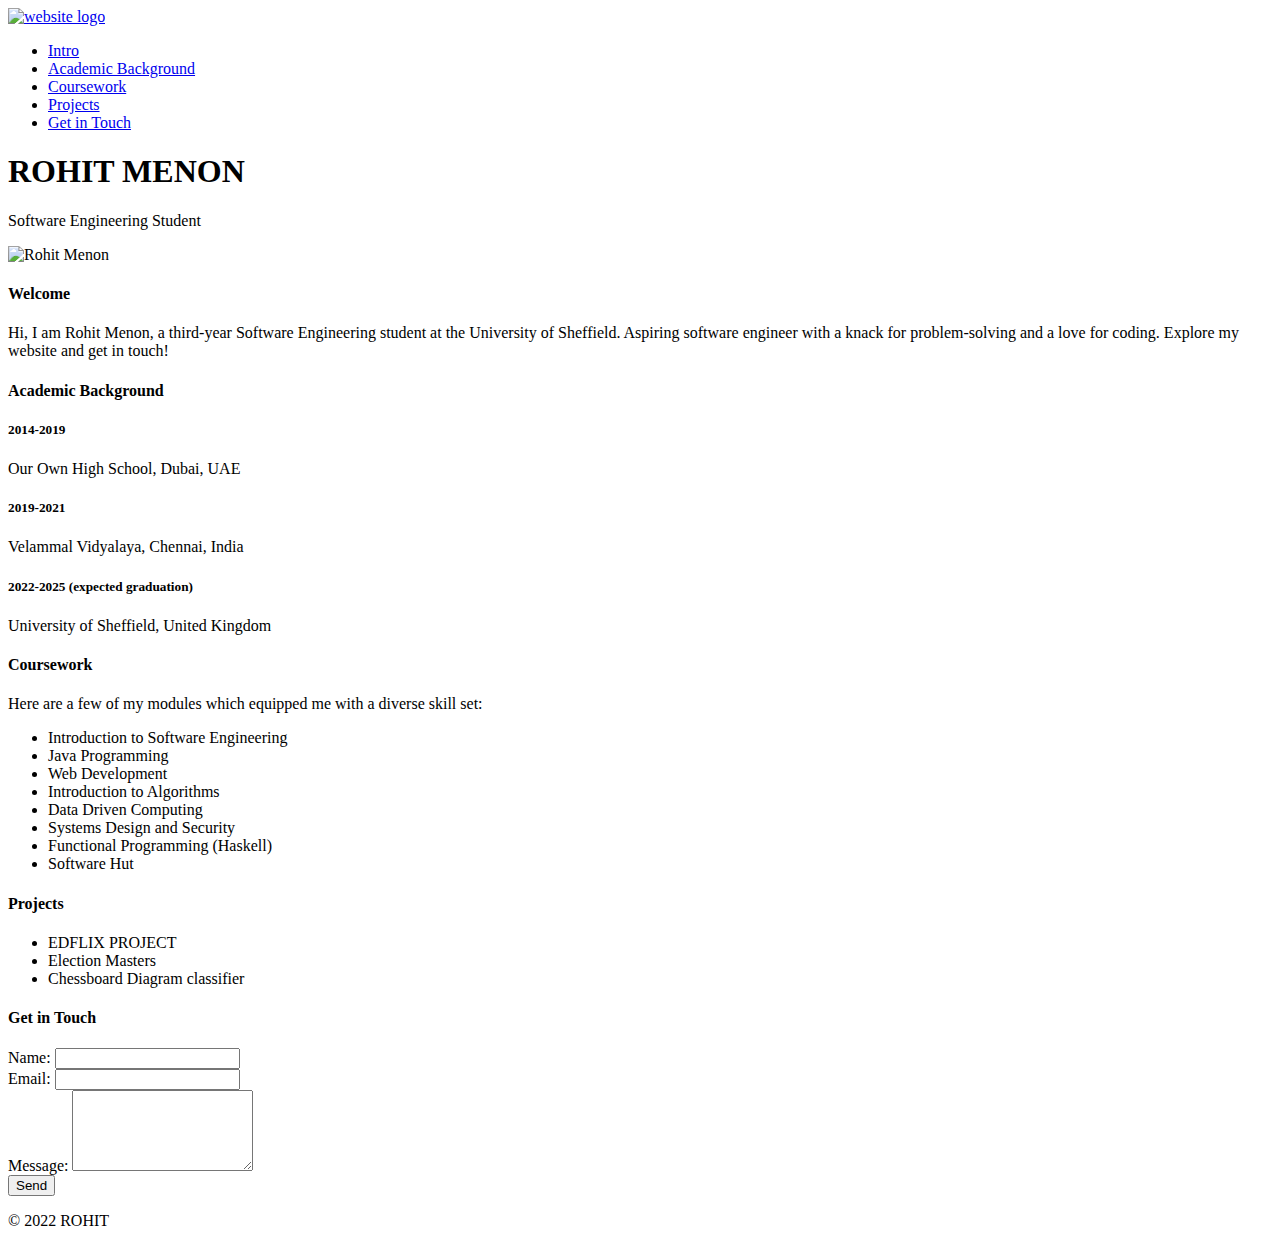
==== index.html @ 08a937c7 "Introduction update" ====
<!DOCTYPE html>
<html lang="en" style="overflow-x: hidden;">
<head>
    <meta charset="UTF-8">
    <meta name="author" content="Rohit Menon">
    <meta name="viewport" content="width=device-width, initial-scale=1.0">
    <link rel="stylesheet" href="CSS/Home.css">
    <link rel="preconnect" href="https://fonts.googleapis.com">
    <link rel="preconnect" href="https://fonts.gstatic.com" crossorigin>
    <link href="https://fonts.googleapis.com/css2?family=Montserrat:wght@400;700&display=swap" rel="stylesheet">
    <title>Rohit Menon</title>
    <script src="https://kit.fontawesome.com/4e1c14cfd3.js" crossorigin="anonymous"></script>
</head>
<body>
    <header class="header">
        <nav>
            <a href="#" class="logo"><img src="images/rmlogo.png" class="img-resp" alt="website logo"></a>
            <div class="navbar" id="navbar">
                <i class="fa-solid fa-xmark" onclick="closeMenu()"></i>
                <ul>
                    <li><a href="#intro">Intro</a></li>
                    <li><a href="#academic-background">Academic Background</a></li>
                    <li><a href="#coursework">Coursework</a></li>
                    <li><a href="#projects">Projects</a></li>
                    <li><a href="#contact">Get in Touch</a></li>
                </ul>
            </div>
            <i class="fa-solid fa-bars" onclick="openMenu()"></i>
        </nav>
        <div class="content">
            <div class="greeting">
                <h1>ROHIT MENON</h1>
                <p>Software Engineering Student</p>
            </div>
            <div class="header-image">
                <img src="images/DSC_1096.JPG" alt="Rohit Menon" class="profile-img">
            </div>
        </div>
    </header>
    <section class="intro" id="intro">
        <h4>Welcome</h4>
        <div class="aboutme">
            <p>Hi, I am <span class="highlight">Rohit Menon</span>, a third-year Software Engineering student at the University of Sheffield. Aspiring software engineer with a knack for problem-solving and a love for coding. Explore my website and get in touch!</p>
        </div>
    </section>
    <section class="academic-background" id="academic-background">
        <h4>Academic Background</h4>
        <div class="timeline">
            <div class="timeline-item">
                <div class="timeline-content">
                    <h5>2014-2019</h5>
                    <p>Our Own High School, Dubai, UAE</p>
                </div>
            </div>
            <div class="timeline-item">
                <div class="timeline-content">
                    <h5>2019-2021</h5>
                    <p>Velammal Vidyalaya, Chennai, India</p>
                </div>
            </div>
            <div class="timeline-item">
                <div class="timeline-content">
                    <h5>2022-2025 (expected graduation)</h5>
                    <p>University of Sheffield, United Kingdom</p>
                </div>
            </div>
        </div>
    </section>
    <section class="coursework" id="coursework">
        <h4>Coursework</h4>
        <p>Here are a few of my modules which equipped me with a diverse skill set:</p>
        <ul class="course-list">
            <li>Introduction to Software Engineering</li>
            <li>Java Programming</li>
            <li>Web Development</li>
            <li>Introduction to Algorithms</li>
            <li>Data Driven Computing</li>
            <li>Systems Design and Security</li>
            <li>Functional Programming (Haskell)</li>
            <li>Software Hut</li>
        </ul>
    </section>
    <section class="projects" id="projects">
        <h4>Projects</h4>
        <ul class="project-list">
            <li class="project-item" data-description="Collaborated with a team of 6 to design and implement a web-based learning platform using HTML5 and CSS3 for the front-end, provide an intuitive and responsive user interface. Implemented the back-end functionality of the platform using Ruby and Sinatra, handling user authentication, course management, and routing to ensure a smooth user experience. Utilized SQLite3 as the database system to efficiently store and retrieve user profiles, course information and other relevant data, ensuring data integrity and performance. Solely responsible for the Implementation of secure user login feature and password reset functionality, as well as the implementation of advanced password encryption techniques to safeguard user credentials and sensitive Information, ensuring the platform's robust data security. Some parts of the project are still in development.">EDFLIX PROJECT</li>
            <li class="project-item" data-description="Developed a student election system with Ruby on Rails, HTML, CSS, and JavaScript, focusing on client interaction and expectation management. Enhanced team collaboration and tackled practical challenges in constructing, managing, and deploying a medium-sized software project. Addressed professional issues such as security, privacy, and ethics, while providing comprehensive user documentation, training, and online support.">Election Masters</li>
            <li class="project-item" data-description="Preprocess and load chessboard images dataset using Python. Implement PCA to reduce feature dimensionality and train a KNN classifier. Evaluate classifier performance and optimize parameters for improved accuracy.">Chessboard Diagram classifier</li>
        </ul>
        <div class="project-description" id="project-description"></div>
    </section>
    <section class="contact" id="contact">
        <h4>Get in Touch</h4>
        <div class="social-icons">
            <a href="https://www.linkedin.com/in/rohit-menon-376216228" target="_blank"><i class="fab fa-linkedin"></i></a>
            <a href="mailto:rohitrm13@gmail.com"><i class="fas fa-envelope"></i></a>
            <a href="https://www.instagram.com/_._rohit.18_._/" target="_blank"><i class="fab fa-instagram"></i></a>
        </div>
        <form class="contact-form">
            <div class="form-group">
                <label for="name">Name:</label>
                <input type="text" id="name" name="name" required>
            </div>
            <div class="form-group">
                <label for="email">Email:</label>
                <input type="email" id="email" name="email" required>
            </div>
            <div class="form-group">
                <label for="message">Message:</label>
                <textarea id="message" name="message" rows="5" required></textarea>
            </div>
            <button type="submit">Send</button>
        </form>
    </section>
    <footer class="footer">
        <!-- <ul class="footerlist">
            <li class="footeritem"><a href="#contact">Contact</a></li>
            <li class="footeritem"><a href="#legal-and-security">Legal and Security</a></li>
            <li class="footeritem"><a href="#design">Design</a></li>
            <li class="footeritem"><a href="#testing">Testing</a></li>
            <li class="footeritem"><a href="#accessibility">Accessibility</a></li>
        </ul> -->
        <p class="copyright">&#169; 2022 ROHIT</p>
    </footer>
    <!--JavaScript for Navigation bar and Projects-->
    <script>
        let navbar = document.getElementById("navbar");
        function openMenu() {
            navbar.style.right = "0";
        }
        function closeMenu(){
            navbar.style.right = "-200px";
        }

        // JavaScript for Project Descriptions
        document.querySelectorAll('.project-item').forEach(item => {
            item.addEventListener('click', event => {
                const description = event.target.getAttribute('data-description');
                const descriptionBox = document.getElementById('project-description');
                
                if (descriptionBox.innerHTML === description) {
                    descriptionBox.innerHTML = '';
                    descriptionBox.classList.remove('show');
                } else {
                    descriptionBox.innerHTML = description;
                    descriptionBox.classList.add('show');
                }
            });
        });
    </script>   
</body>
</html>
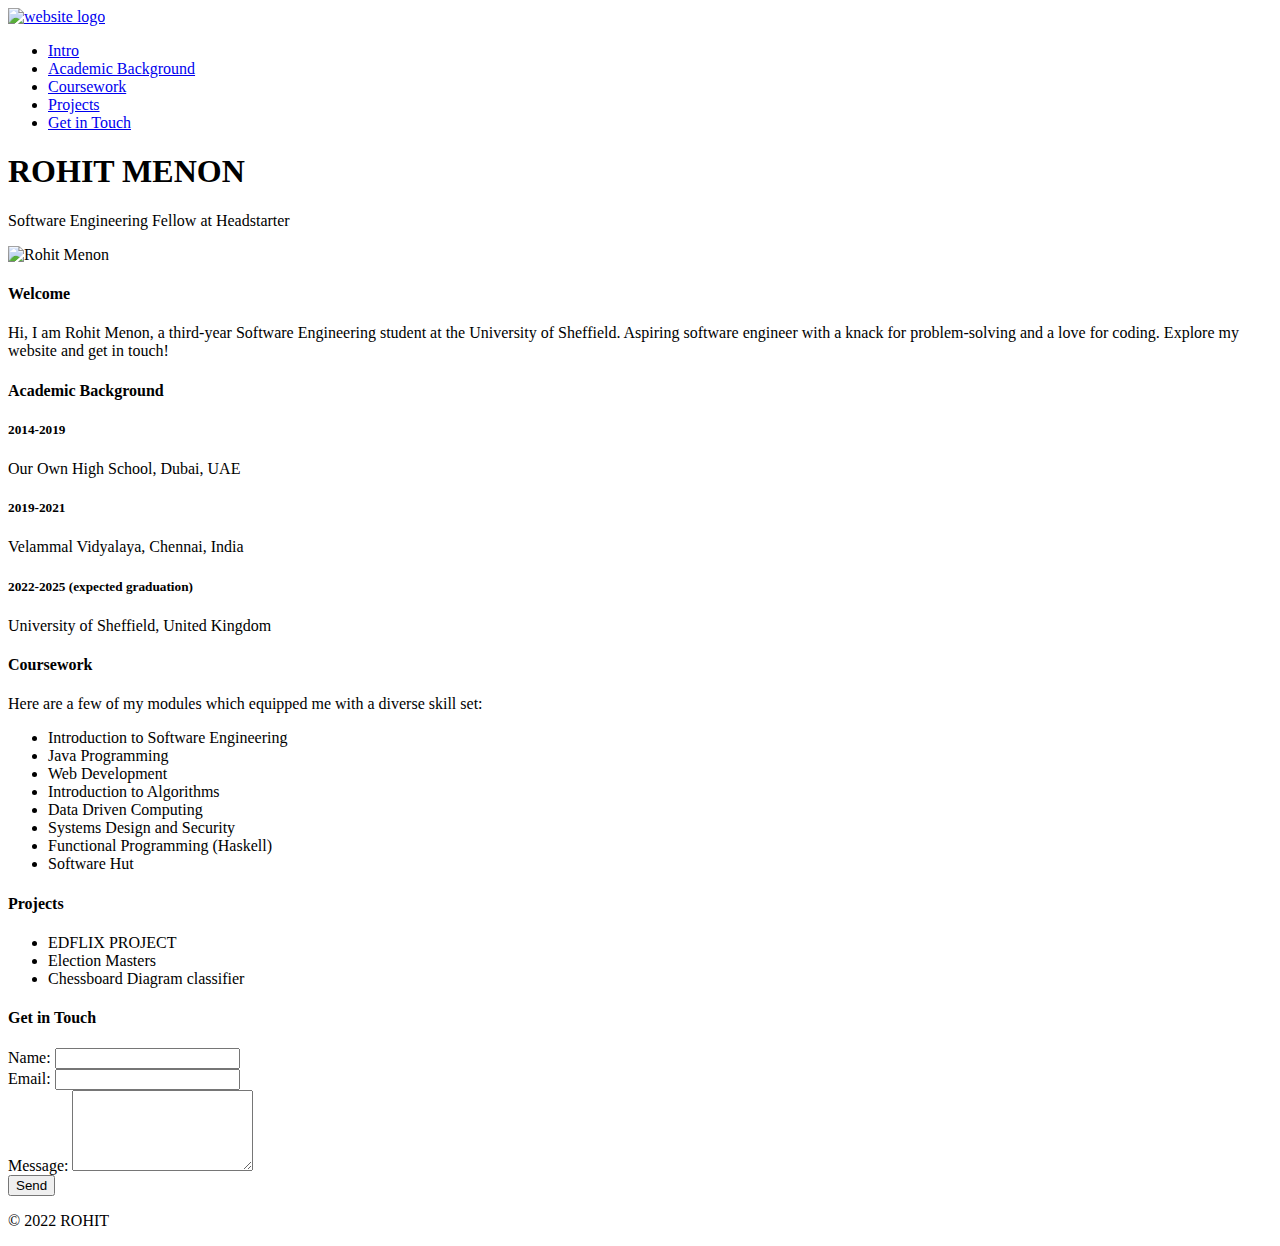
==== commit a3593846: "Intro update 2" ====
--- a/index.html
+++ b/index.html
@@ -30,7 +30,7 @@
         <div class="content">
             <div class="greeting">
                 <h1>ROHIT MENON</h1>
-                <p>Software Engineering Student</p>
+                <p>Software Engineering Fellow at Headstarter</p>
             </div>
             <div class="header-image">
                 <img src="images/DSC_1096.JPG" alt="Rohit Menon" class="profile-img">
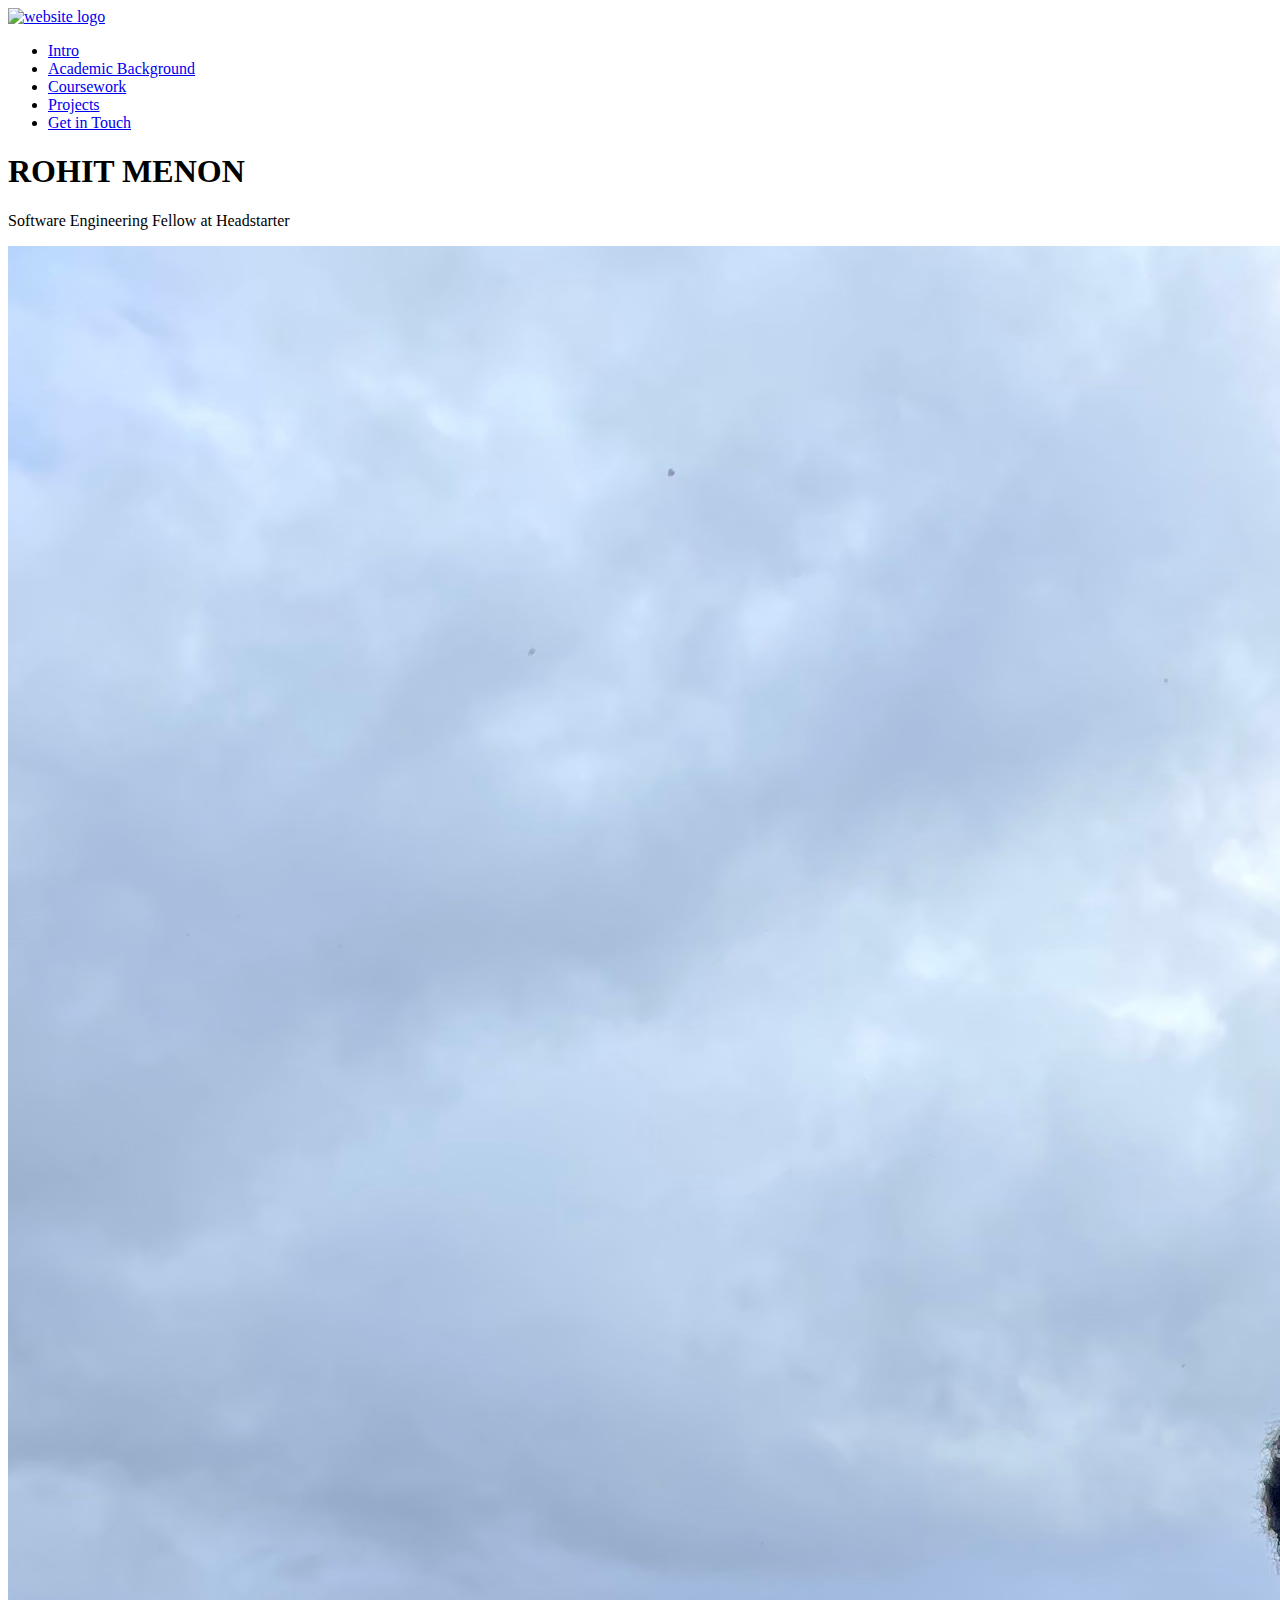
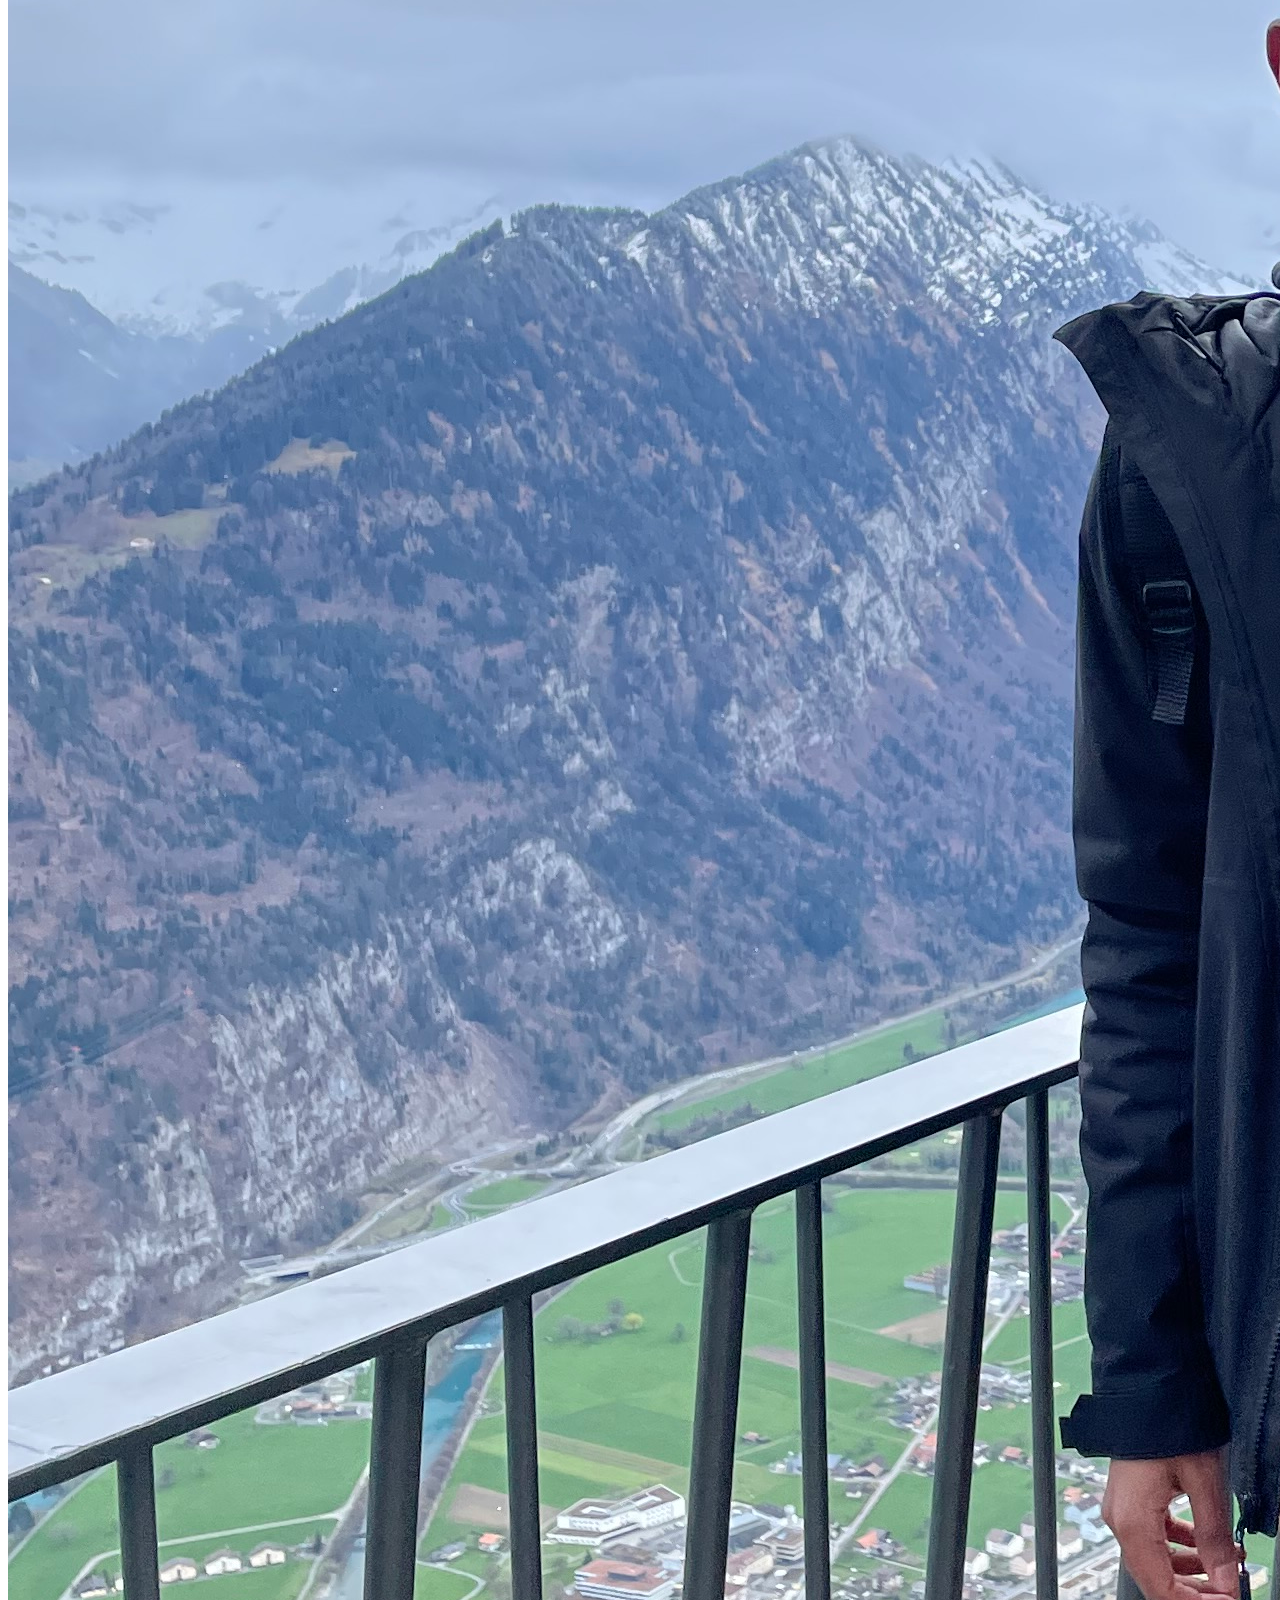
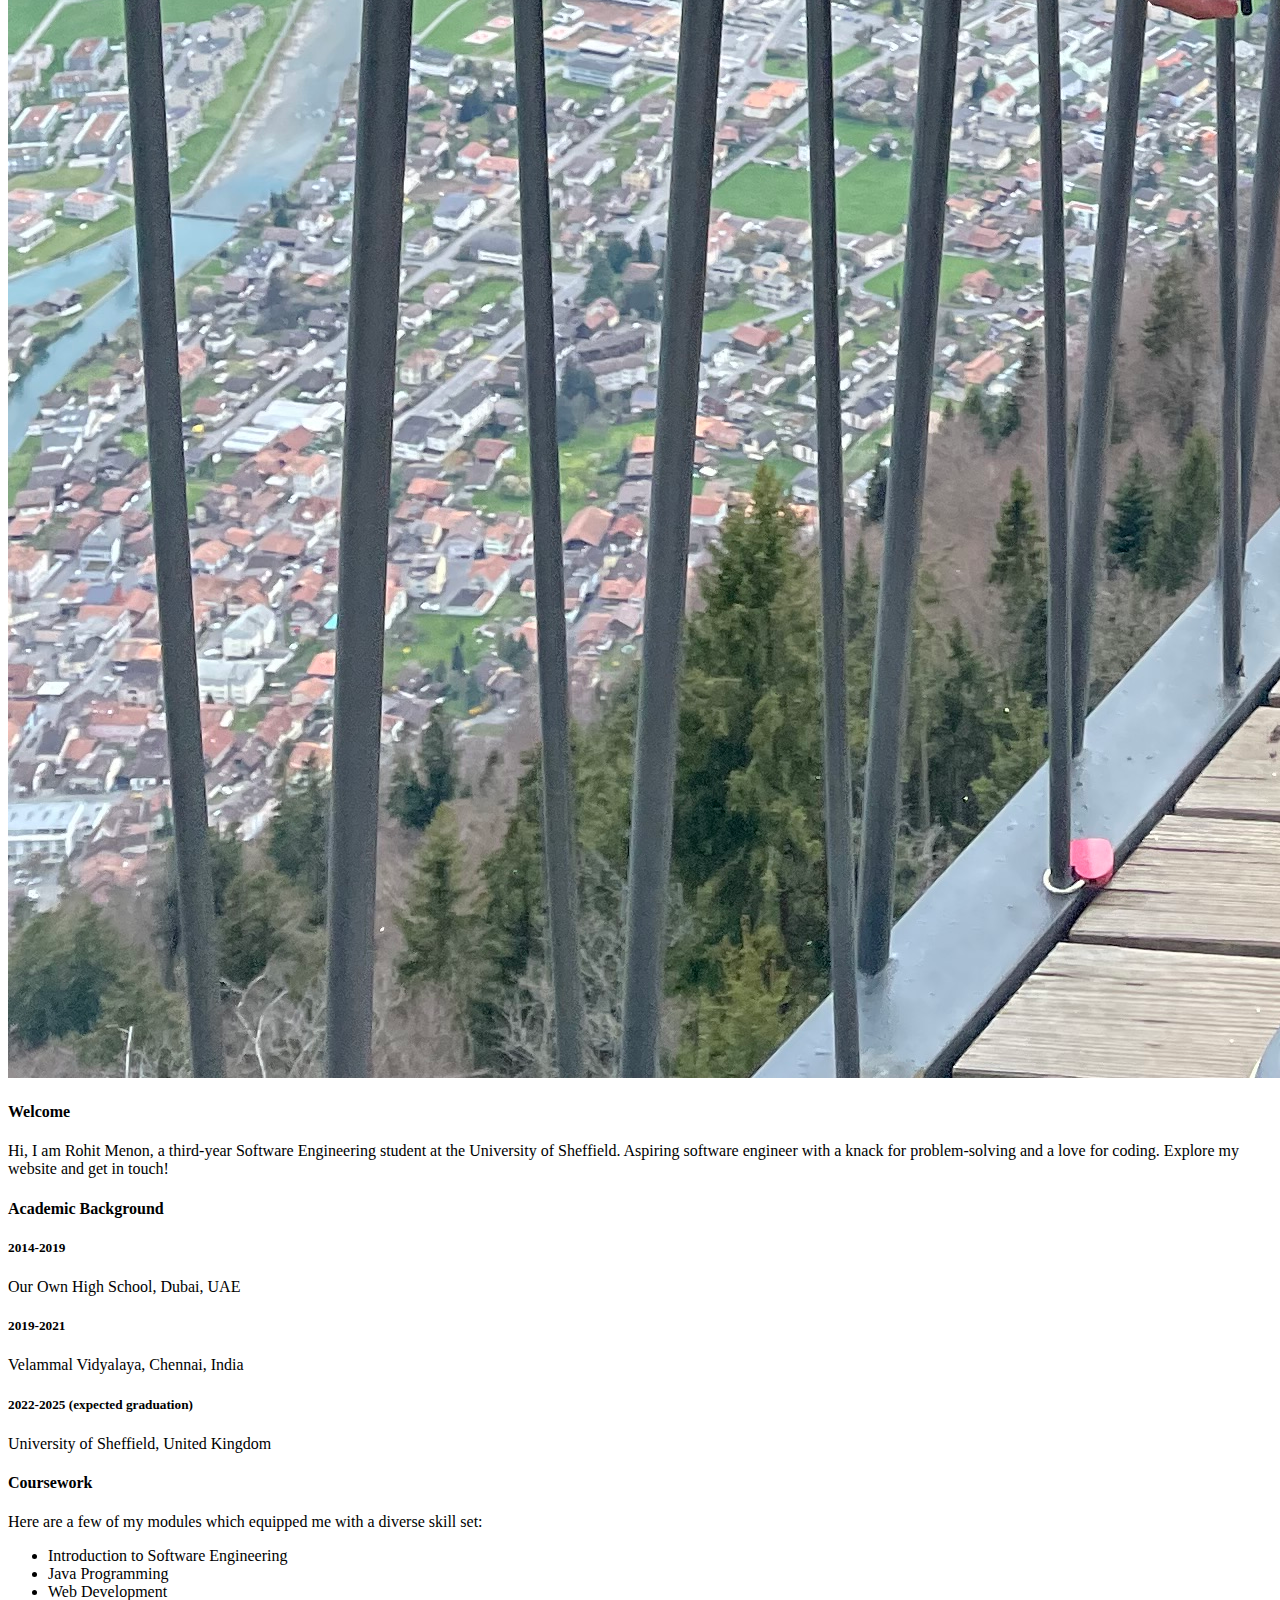
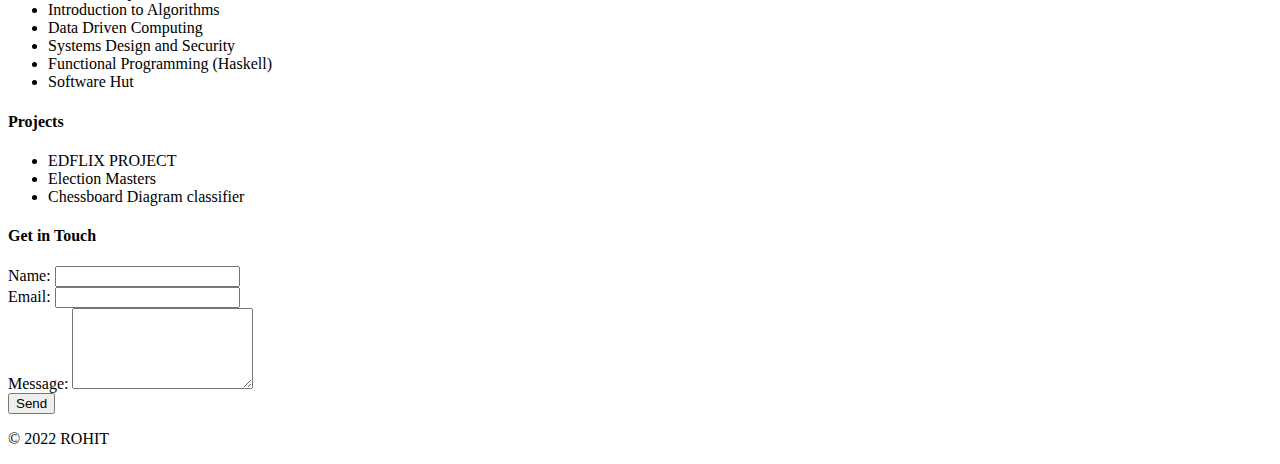
==== commit 104c7efa: "image update" ====
--- a/index.html
+++ b/index.html
@@ -33,7 +33,7 @@
                 <p>Software Engineering Fellow at Headstarter</p>
             </div>
             <div class="header-image">
-                <img src="images/DSC_1096.JPG" alt="Rohit Menon" class="profile-img">
+                <img src="images/IMG_7683.jpg" alt="Rohit Menon" class="profile-img">
             </div>
         </div>
     </header>
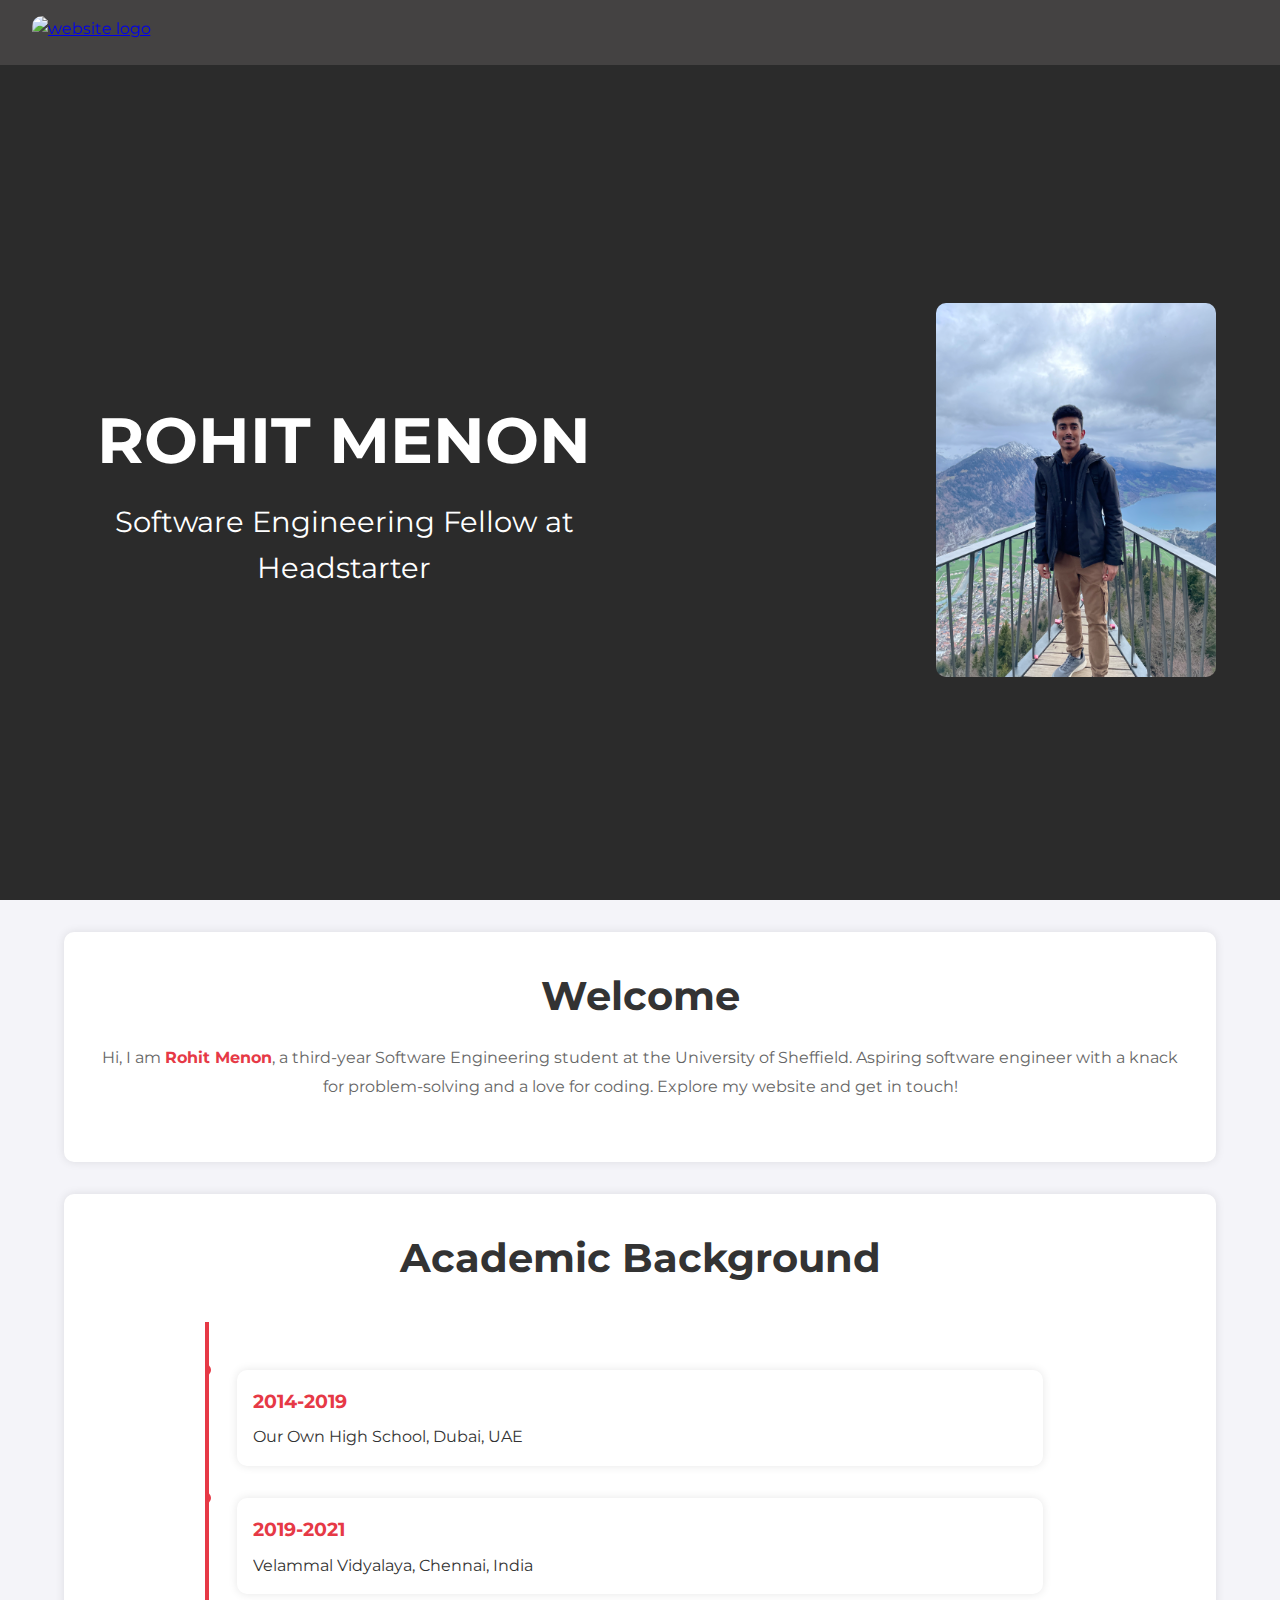
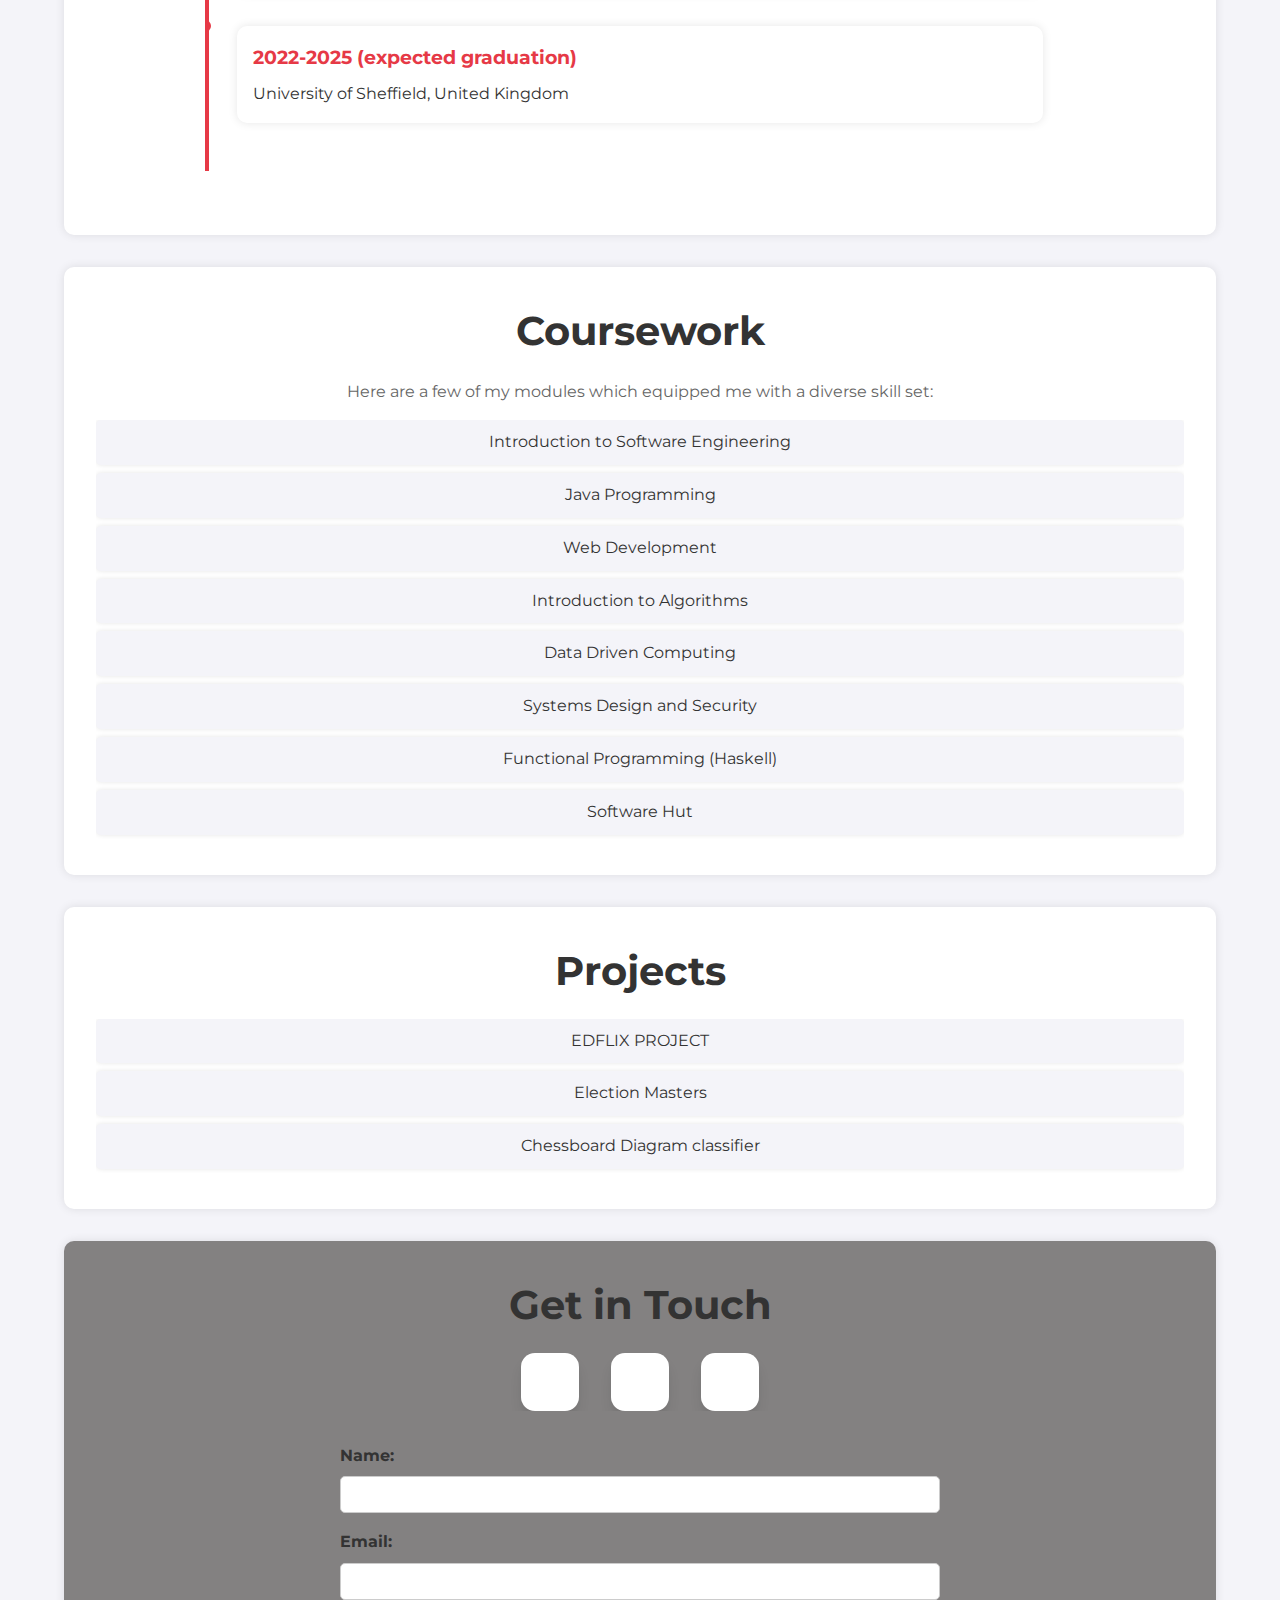
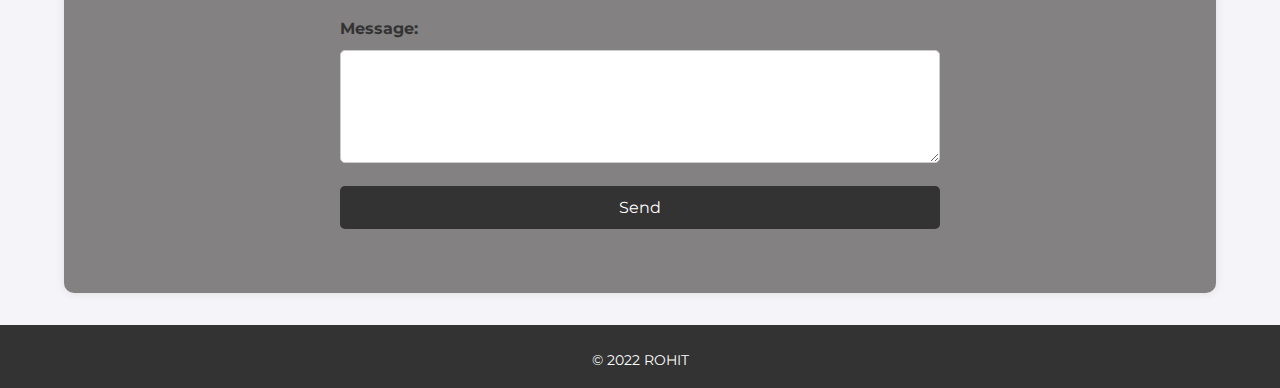
==== commit d0ea3a2a: "Changed social icons" ====
--- a/index.html
+++ b/index.html
@@ -92,9 +92,9 @@
     <section class="contact" id="contact">
         <h4>Get in Touch</h4>
         <div class="social-icons">
-            <a href="https://www.linkedin.com/in/rohit-menon-376216228" target="_blank"><i class="fab fa-linkedin"></i></a>
-            <a href="mailto:rohitrm13@gmail.com"><i class="fas fa-envelope"></i></a>
-            <a href="https://www.instagram.com/_._rohit.18_._/" target="_blank"><i class="fab fa-instagram"></i></a>
+            <a href="https://www.linkedin.com/in/rohit-menon-376216228" class = "icon" target="_blank"><i class="fa-brands fa-linkedin-in"></i></a>
+            <a href="mailto:rohitrm13@gmail.com" class = "icon"><i class="fas fa-envelope"></i></a>
+            <a href="#" class="icon"><i class="fa-brands fa-github"></i></a>
         </div>
         <form class="contact-form">
             <div class="form-group">
--- a/CSS/Home.css
+++ b/CSS/Home.css
@@ -0,0 +1,507 @@
+/* Enable smooth scrolling */
+html {
+  scroll-behavior: smooth;
+}
+
+/* Other existing CSS */
+
+* {
+  margin: 0;
+  padding: 0;
+  font-family: 'Montserrat', sans-serif;
+  box-sizing: border-box;
+  overflow-x: hidden;
+}
+
+body {
+  background-color: #f4f4f9;
+  color: #333;
+  line-height: 1.6;
+}
+
+.header {
+  min-height: 100vh;
+  width: 100%;
+  background-color: #2b2b2b; /* Change the background color */
+  display: flex;
+  flex-direction: column;
+  justify-content: center;
+  align-items: center;
+  text-align: center;
+  color: #fff;
+  padding: 2rem;
+}
+
+nav {
+  width: 100%;
+  padding: 1rem 2rem;
+  display: flex;
+  justify-content: space-between;
+  align-items: center;
+  background: rgba(80, 77, 77, 0.7);
+  z-index: 1000;
+  position: fixed;
+  top: 0;
+}
+
+.logo img {
+  width: 80px;
+  height: auto;
+  border-radius: 10px;
+  transition: transform 0.5s;
+}
+
+.logo img:hover {
+  transform: scale(1.1);
+}
+
+.navbar {
+  position: fixed;
+  right: -200px;
+  top: 0;
+  height: 100vh;
+  width: 200px;
+  background: rgba(80, 77, 77, 0.7);
+  color: #fff;
+  transition: right 0.5s;
+  display: flex;
+  flex-direction: column;
+  align-items: center;
+  padding-top: 3rem;
+}
+
+.navbar ul {
+  list-style: none;
+  padding: 0;
+  width: 100%;
+}
+
+.navbar ul li {
+  margin: 1rem 0;
+  width: 100%;
+  text-align: center;
+}
+
+.navbar ul li a {
+  color: #fff;
+  text-decoration: none;
+  font-size: 1.2rem;
+  display: block;
+  width: 100%;
+  padding: 0.5rem;
+  transition: background 0.3s;
+}
+
+.navbar ul li a:hover {
+  background: #575757;
+}
+
+nav .fa-solid {
+  font-size: 1.5rem;
+  cursor: pointer;
+  color: #fff;
+  transition: color 0.3s;
+}
+
+nav .fa-solid:hover {
+  color: #f4f4f9;
+}
+
+.content {
+  display: flex;
+  flex-direction: column;
+  align-items: center;
+  width: 100%;
+  padding: 2rem;
+  margin-top: 80px; /* To avoid overlap with fixed nav */
+}
+
+.greeting {
+  text-align: center;
+}
+
+.greeting h1 {
+  font-size: 2.5rem;
+  margin-bottom: 0.5rem;
+}
+
+.greeting p {
+  font-size: 1.2rem;
+}
+
+.header-image {
+  display: flex;
+  justify-content: center;
+  margin-top: 1rem;
+}
+
+.profile-img {
+  max-width: 80%; /* Adjust this value to reduce the size */
+  height: auto;
+  border-radius: 10px;
+}
+
+.intro, .academic-background, .coursework, .projects, .contact {
+  width: 90%;
+  margin: 2rem auto;
+  text-align: center;
+  background: #fff;
+  padding: 2rem;
+  box-shadow: 0 0 10px rgba(0, 0, 0, 0.1);
+  border-radius: 10px;
+}
+
+.intro h4, .academic-background h4, .coursework h4, .projects h4, .contact h4 {
+  font-size: 1.8rem;
+  margin-bottom: 1rem;
+  color: #333;
+}
+
+.aboutme p, .academic-list li, .course-list li, .project-list li {
+  font-size: 1rem;
+  line-height: 1.8;
+  color: #666;
+}
+
+.aboutme .highlight {
+  color: #e63946;
+  font-weight: bold;
+}
+
+.academic-background .timeline {
+  position: relative;
+  margin: 2rem 0;
+  padding: 2rem 0;
+}
+
+.academic-background .timeline::before {
+  content: '';
+  position: absolute;
+  top: 0;
+  left: 10%; /* Position the line to the left */
+  width: 4px;
+  height: 100%;
+  background: #e63946;
+}
+
+.academic-background .timeline-item {
+  position: relative;
+  width: 80%;
+  margin: 0 auto;
+  padding: 1rem 2rem;
+  box-sizing: border-box;
+  text-align: left;
+}
+
+.academic-background .timeline-item:nth-child(odd) {
+  left: 0;
+}
+
+.academic-background .timeline-item:nth-child(even) {
+  left: 0; /* Align all items to the left */
+}
+
+.academic-background .timeline-content {
+  background: #fff;
+  padding: 1rem;
+  box-shadow: 0 0 10px rgba(0, 0, 0, 0.1);
+  border-radius: 10px;
+  position: relative;
+  z-index: 1;
+}
+
+.academic-background .timeline-content h5 {
+  font-size: 1.2rem;
+  margin-bottom: 0.5rem;
+  color: #e63946;
+}
+
+.academic-background .timeline-content p {
+  font-size: 1rem;
+  color: #333;
+}
+
+.academic-background .timeline-item::before {
+  content: '';
+  position: absolute;
+  top: 10px;
+  left: -6px; /* Position the dot to the left */
+  width: 12px;
+  height: 12px;
+  background: #e63946;
+  border-radius: 50%;
+  z-index: 1;
+}
+
+.coursework p {
+  margin-bottom: 1rem;
+  color: #666;
+}
+
+.course-list {
+  list-style-type: none;
+  padding: 0;
+}
+
+.course-list li {
+  background: #f4f4f9;
+  padding: 0.5rem 1rem;
+  margin-bottom: 0.5rem;
+  border-radius: 5px;
+  box-shadow: 0 0 5px rgba(0, 0, 0, 0.1);
+  color: #333;
+}
+
+.projects .project-list {
+  list-style-type: none;
+  padding: 0;
+}
+
+.projects .project-item {
+  background: #f4f4f9;
+  padding: 0.5rem 1rem;
+  margin-bottom: 0.5rem;
+  border-radius: 5px;
+  box-shadow: 0 0 5px rgba(0, 0, 0, 0.1);
+  color: #333;
+  cursor: pointer;
+  transition: background 0.3s, color 0.3s;
+}
+
+.projects .project-item:hover {
+  background: #333;
+  color: #fff;
+}
+
+.project-description {
+  display: none;
+  opacity: 0;
+  transition: opacity 0.3s ease-in-out;
+  background: #fff;
+  padding: 1rem;
+  border-radius: 10px;
+  box-shadow: 0 0 10px rgba(0, 0, 0, 0.1);
+  margin-top: 1rem;
+  color: #333;
+}
+
+.project-description.show {
+  display: block;
+  opacity: 1;
+}
+
+.contact{
+  background: rgb(131, 129, 129);
+}
+
+.contact .social-icons {
+  display: flex;
+  justify-content: center;
+  align-items: center;
+  gap: 2rem;
+}
+
+.icon {
+  text-decoration: none;
+  width: 3.625rem;
+  height: 3.625rem;
+  border-radius: 14px;
+  /* background-color: hsla(209 20% 70% / 20%); */ /* For dark theme */
+  background-color: #fff;
+  display: flex;
+  justify-content: center;
+  align-items: center;
+  overflow: hidden;
+  position: relative;
+  box-shadow: rgba(0, 0, 0, 0.1) 0px 10px 15px -3px,
+    rgba(0, 0, 0, 0.05) 0px 4px 6px -2px;
+}
+
+.icon > i {
+  color: #2dd4bf;
+  font-size: 1.5rem;
+  transition: all 0.2s;
+}
+
+.icon:hover > i {
+  scale: 1.2;
+  color: #f1f1f1;
+}
+
+.icon:before {
+  background: var(--color);
+  content: "";
+  position: absolute;
+  width: 130%;
+  height: 130%;
+  left: -110%;
+  top: 80%;
+  transform: rotate(45deg);
+}
+
+.icon:hover:before {
+  animation: slide 0.7s forwards;
+}
+
+@keyframes slide {
+  50% {
+    left: 10%;
+    top: -40%;
+  }
+
+  100% {
+    left: -15%;
+    top: -15%;
+  }
+}
+.icon:has(.fa-linkedin-in) {
+  --color: #0077b5;
+}
+.icon:has(.fa-envelope) {
+  --color:#39baff;
+}
+.icon:has(.fa-github) {
+  --color: #333;
+}
+
+.contact-form {
+  max-width: 600px;
+  margin: 2rem auto;
+  text-align: left;
+}
+
+.contact-form .form-group {
+  margin-bottom: 1rem;
+}
+
+.contact-form label {
+  display: block;
+  margin-bottom: 0.5rem;
+  font-weight: bold;
+}
+
+.contact-form input,
+.contact-form textarea {
+  width: 100%;
+  padding: 0.5rem;
+  border: 1px solid #ccc;
+  border-radius: 5px;
+  font-size: 1rem;
+}
+
+.contact-form button {
+  display: block;
+  width: 100%;
+  padding: 0.75rem;
+  background: #333;
+  color: #fff;
+  border: none;
+  border-radius: 5px;
+  font-size: 1rem;
+  cursor: pointer;
+  transition: background 0.3s;
+}
+
+.contact-form button:hover {
+  background: #e63946;
+}
+
+.footer {
+  background: #333;
+  color: #fff;
+  text-align: center;
+  padding: 1rem 0;
+  position: relative; /* Change to relative */
+  width: 100%;
+}
+
+.footer ul {
+  list-style: none;
+  margin: 0;
+  padding: 0;
+}
+
+.footer li {
+  display: inline;
+  margin: 0 0.5rem;
+}
+
+.footer a {
+  color: #fff;
+  text-decoration: none;
+  transition: color 0.3s;
+}
+
+.footer a:hover {
+  color: #e63946;
+}
+
+.footer p {
+  margin-top: 0.5rem;
+  font-size: 0.9rem;
+}
+
+/* Add padding to the bottom of the main content */
+.intro {
+  padding-bottom: 60px; /* Adjust the value as needed */
+}
+
+/* For Tablet */
+@media (min-width: 576px) {
+  .content {
+      flex-direction: row;
+      justify-content: space-between;
+      align-items: center;
+      text-align: left;
+  }
+
+  .greeting {
+      flex: 1;
+      padding-right: 2rem;
+  }
+
+  .header-image {
+      flex: 1;
+      justify-content: flex-end;
+      margin-top: 0;
+  }
+
+  .profile-img {
+      max-width: 60%;
+  }
+
+  .academic-background .timeline-item {
+      width: 80%;
+  }
+
+  .academic-background .timeline-item:nth-child(odd) {
+      left: 0;
+  }
+
+  .academic-background .timeline-item:nth-child(even) {
+      left: 0;
+  }
+
+  .academic-background .timeline-content {
+      text-align: left;
+  }
+}
+
+/* For larger screens */
+@media (min-width: 992px) {
+  .greeting h1 {
+      font-size: 4rem;
+  }
+
+  .greeting p {
+      font-size: 1.8rem;
+  }
+
+  .intro h4, .academic-background h4, .coursework h4, .projects h4, .contact h4 {
+      font-size: 2.5rem;
+  }
+
+  .profile-img {
+      max-width: 50%;
+  }
+}
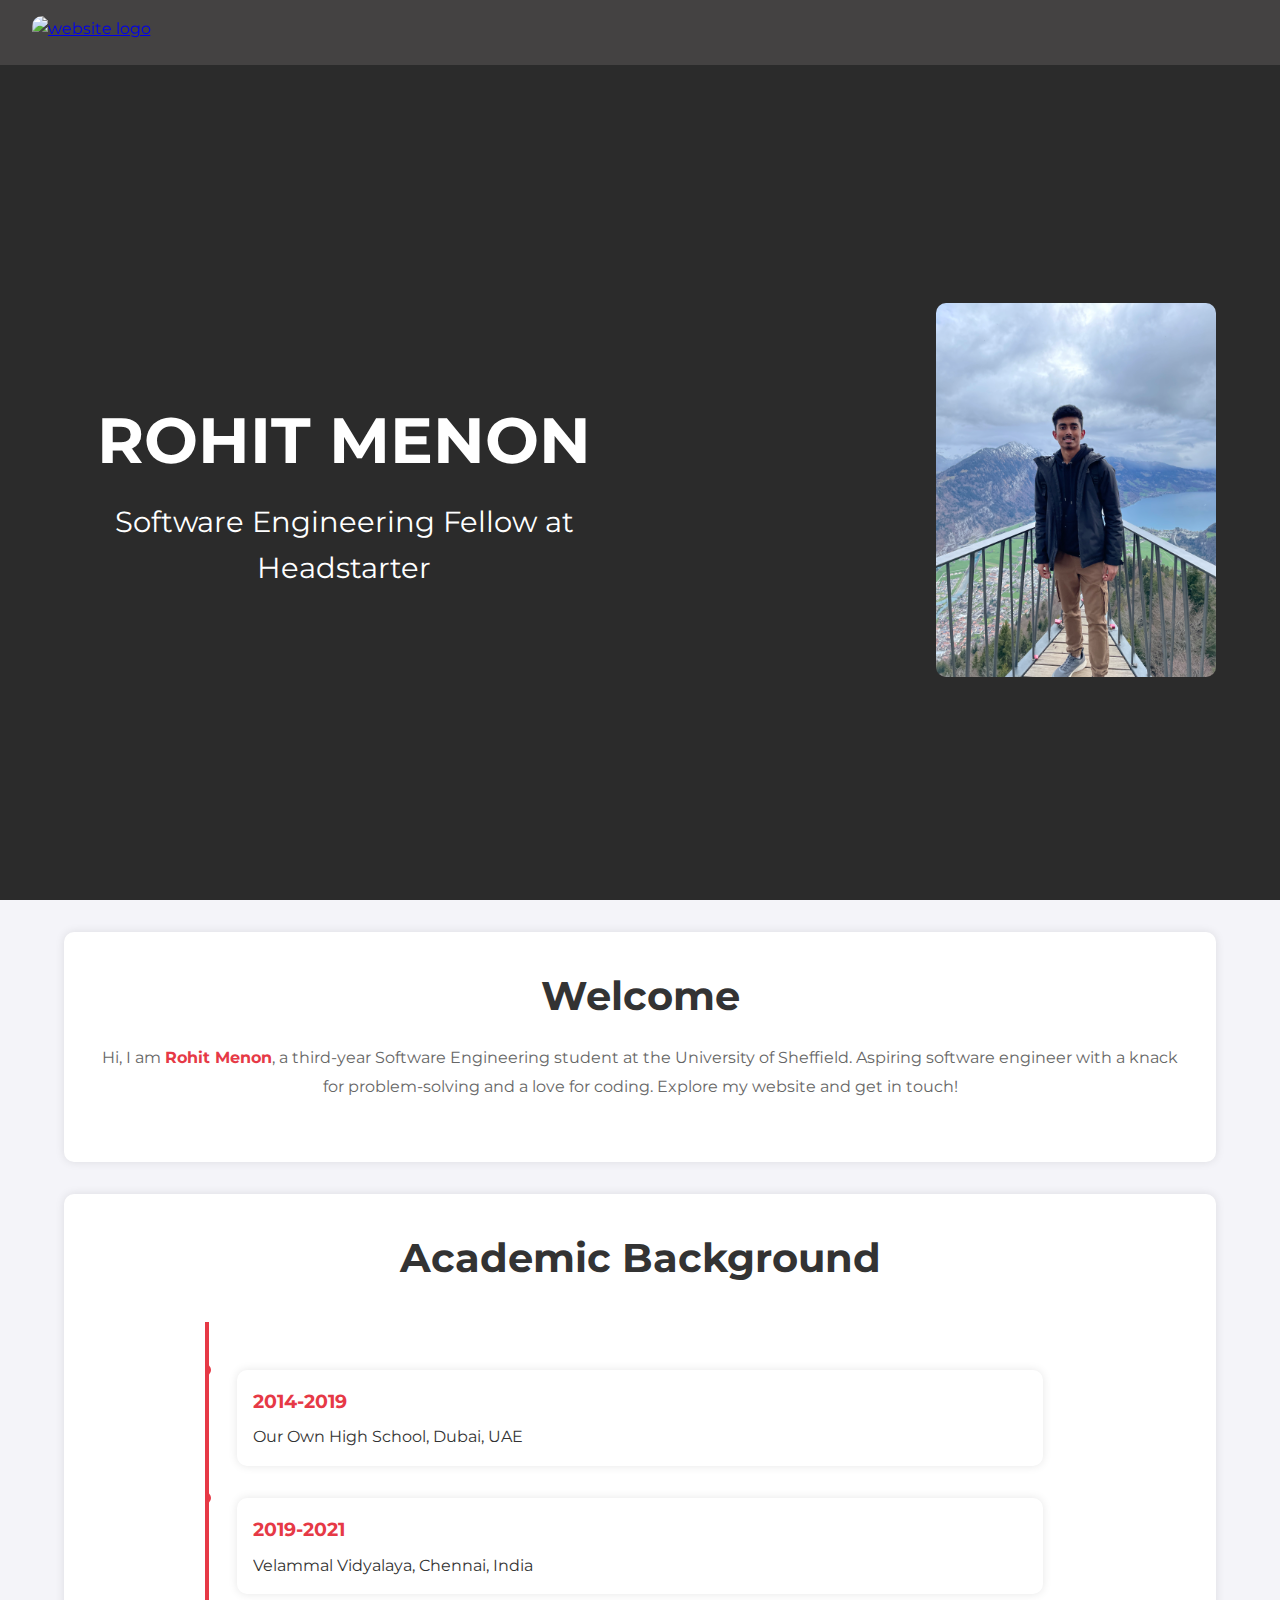
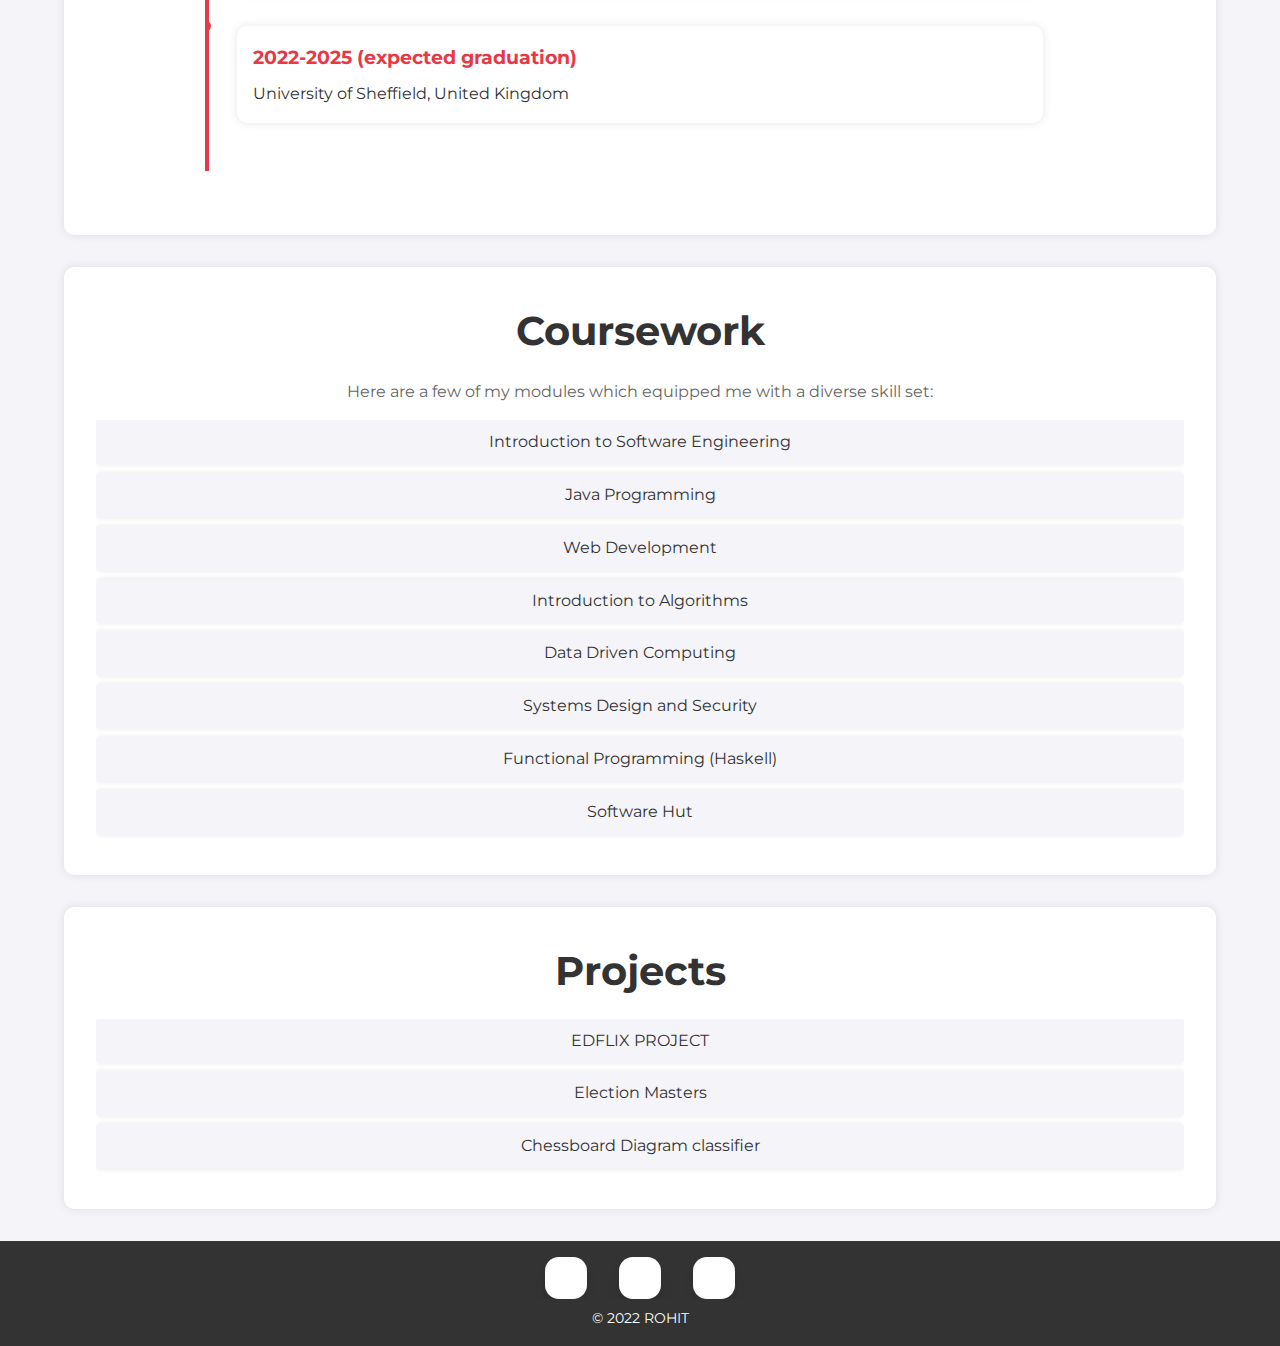
==== commit ce545bc3: "removed contact form" ====
--- a/index.html
+++ b/index.html
@@ -89,37 +89,12 @@
         </ul>
         <div class="project-description" id="project-description"></div>
     </section>
-    <section class="contact" id="contact">
-        <h4>Get in Touch</h4>
+    <footer class="footer">
         <div class="social-icons">
             <a href="https://www.linkedin.com/in/rohit-menon-376216228" class = "icon" target="_blank"><i class="fa-brands fa-linkedin-in"></i></a>
             <a href="mailto:rohitrm13@gmail.com" class = "icon"><i class="fas fa-envelope"></i></a>
             <a href="#" class="icon"><i class="fa-brands fa-github"></i></a>
         </div>
-        <form class="contact-form">
-            <div class="form-group">
-                <label for="name">Name:</label>
-                <input type="text" id="name" name="name" required>
-            </div>
-            <div class="form-group">
-                <label for="email">Email:</label>
-                <input type="email" id="email" name="email" required>
-            </div>
-            <div class="form-group">
-                <label for="message">Message:</label>
-                <textarea id="message" name="message" rows="5" required></textarea>
-            </div>
-            <button type="submit">Send</button>
-        </form>
-    </section>
-    <footer class="footer">
-        <!-- <ul class="footerlist">
-            <li class="footeritem"><a href="#contact">Contact</a></li>
-            <li class="footeritem"><a href="#legal-and-security">Legal and Security</a></li>
-            <li class="footeritem"><a href="#design">Design</a></li>
-            <li class="footeritem"><a href="#testing">Testing</a></li>
-            <li class="footeritem"><a href="#accessibility">Accessibility</a></li>
-        </ul> -->
         <p class="copyright">&#169; 2022 ROHIT</p>
     </footer>
     <!--JavaScript for Navigation bar and Projects-->
--- a/CSS/Home.css
+++ b/CSS/Home.css
@@ -290,11 +290,7 @@
   opacity: 1;
 }
 
-.contact{
-  background: rgb(131, 129, 129);
-}
-
-.contact .social-icons {
+.footer .social-icons {
   display: flex;
   justify-content: center;
   align-items: center;
@@ -303,8 +299,8 @@
 
 .icon {
   text-decoration: none;
-  width: 3.625rem;
-  height: 3.625rem;
+  width: 2.625rem;
+  height: 2.625rem;
   border-radius: 14px;
   /* background-color: hsla(209 20% 70% / 20%); */ /* For dark theme */
   background-color: #fff;
@@ -364,48 +360,6 @@
   --color: #333;
 }
 
-.contact-form {
-  max-width: 600px;
-  margin: 2rem auto;
-  text-align: left;
-}
-
-.contact-form .form-group {
-  margin-bottom: 1rem;
-}
-
-.contact-form label {
-  display: block;
-  margin-bottom: 0.5rem;
-  font-weight: bold;
-}
-
-.contact-form input,
-.contact-form textarea {
-  width: 100%;
-  padding: 0.5rem;
-  border: 1px solid #ccc;
-  border-radius: 5px;
-  font-size: 1rem;
-}
-
-.contact-form button {
-  display: block;
-  width: 100%;
-  padding: 0.75rem;
-  background: #333;
-  color: #fff;
-  border: none;
-  border-radius: 5px;
-  font-size: 1rem;
-  cursor: pointer;
-  transition: background 0.3s;
-}
-
-.contact-form button:hover {
-  background: #e63946;
-}
-
 .footer {
   background: #333;
   color: #fff;
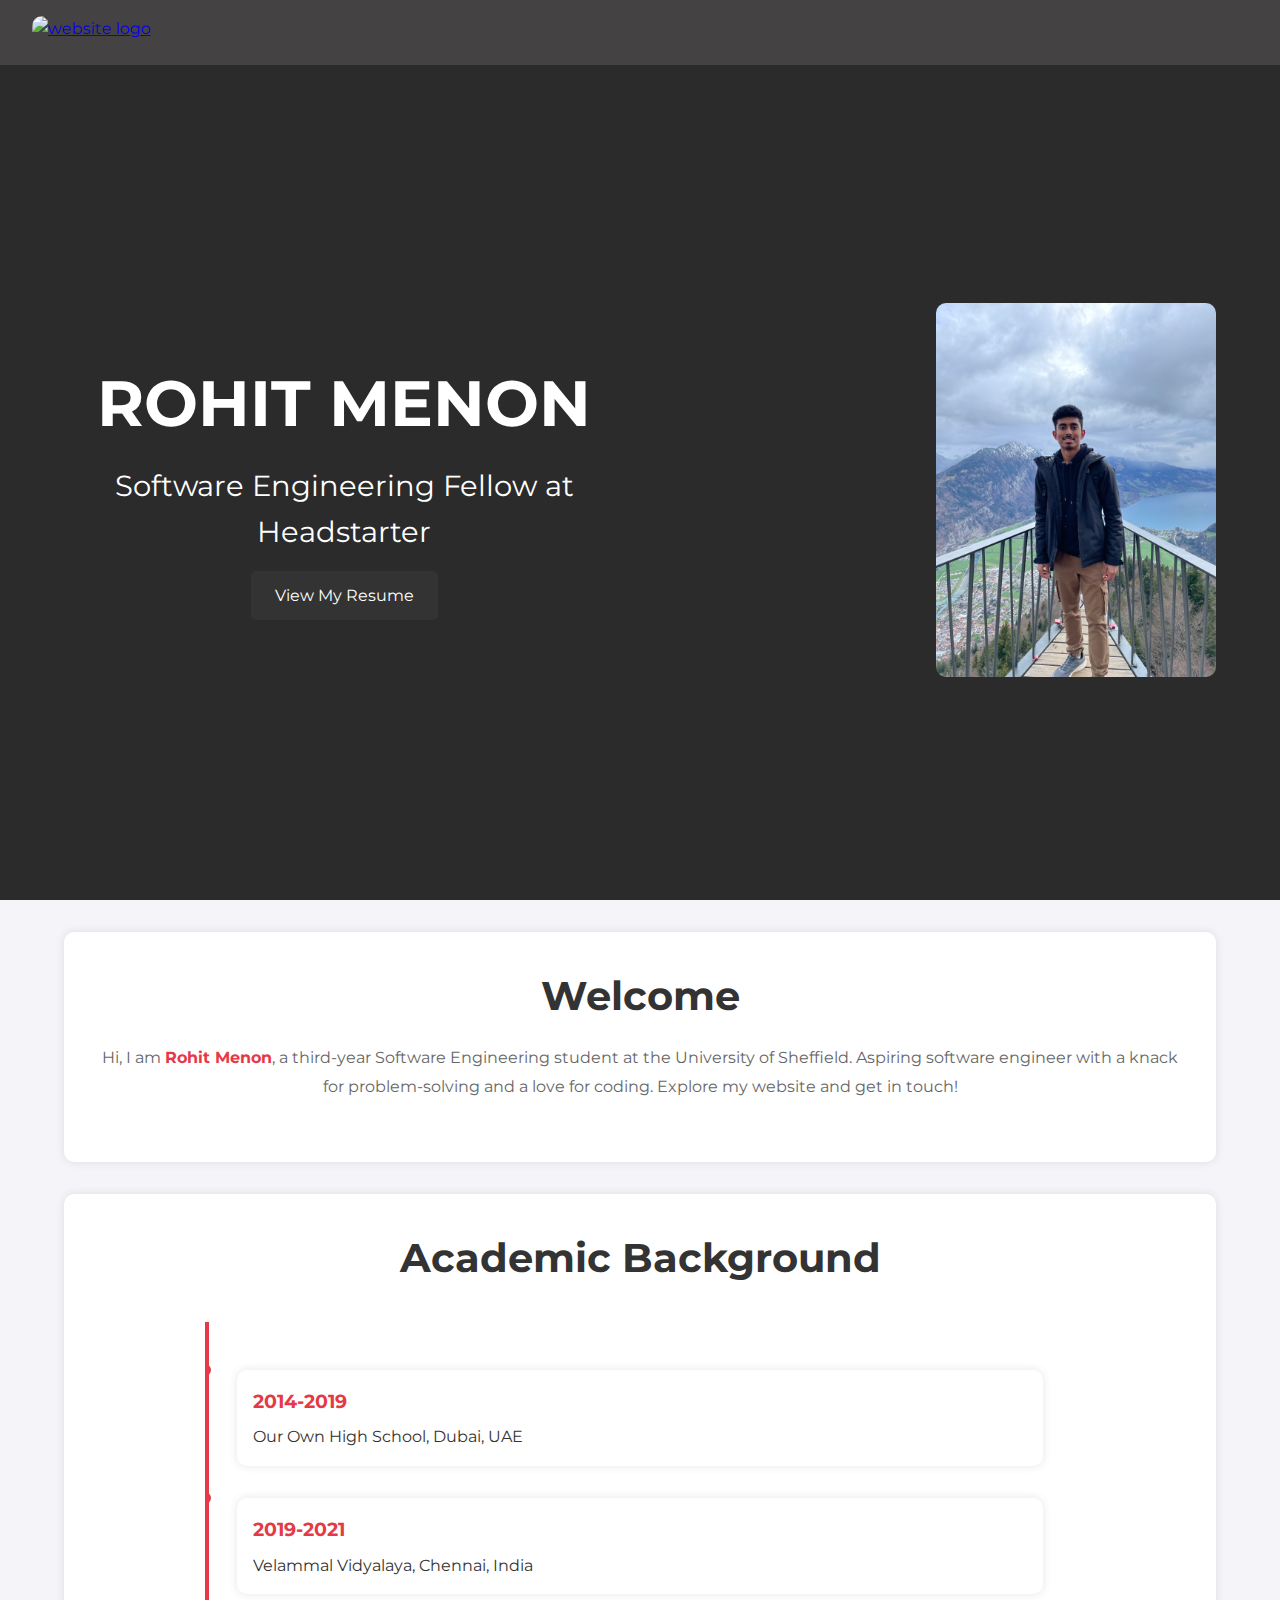
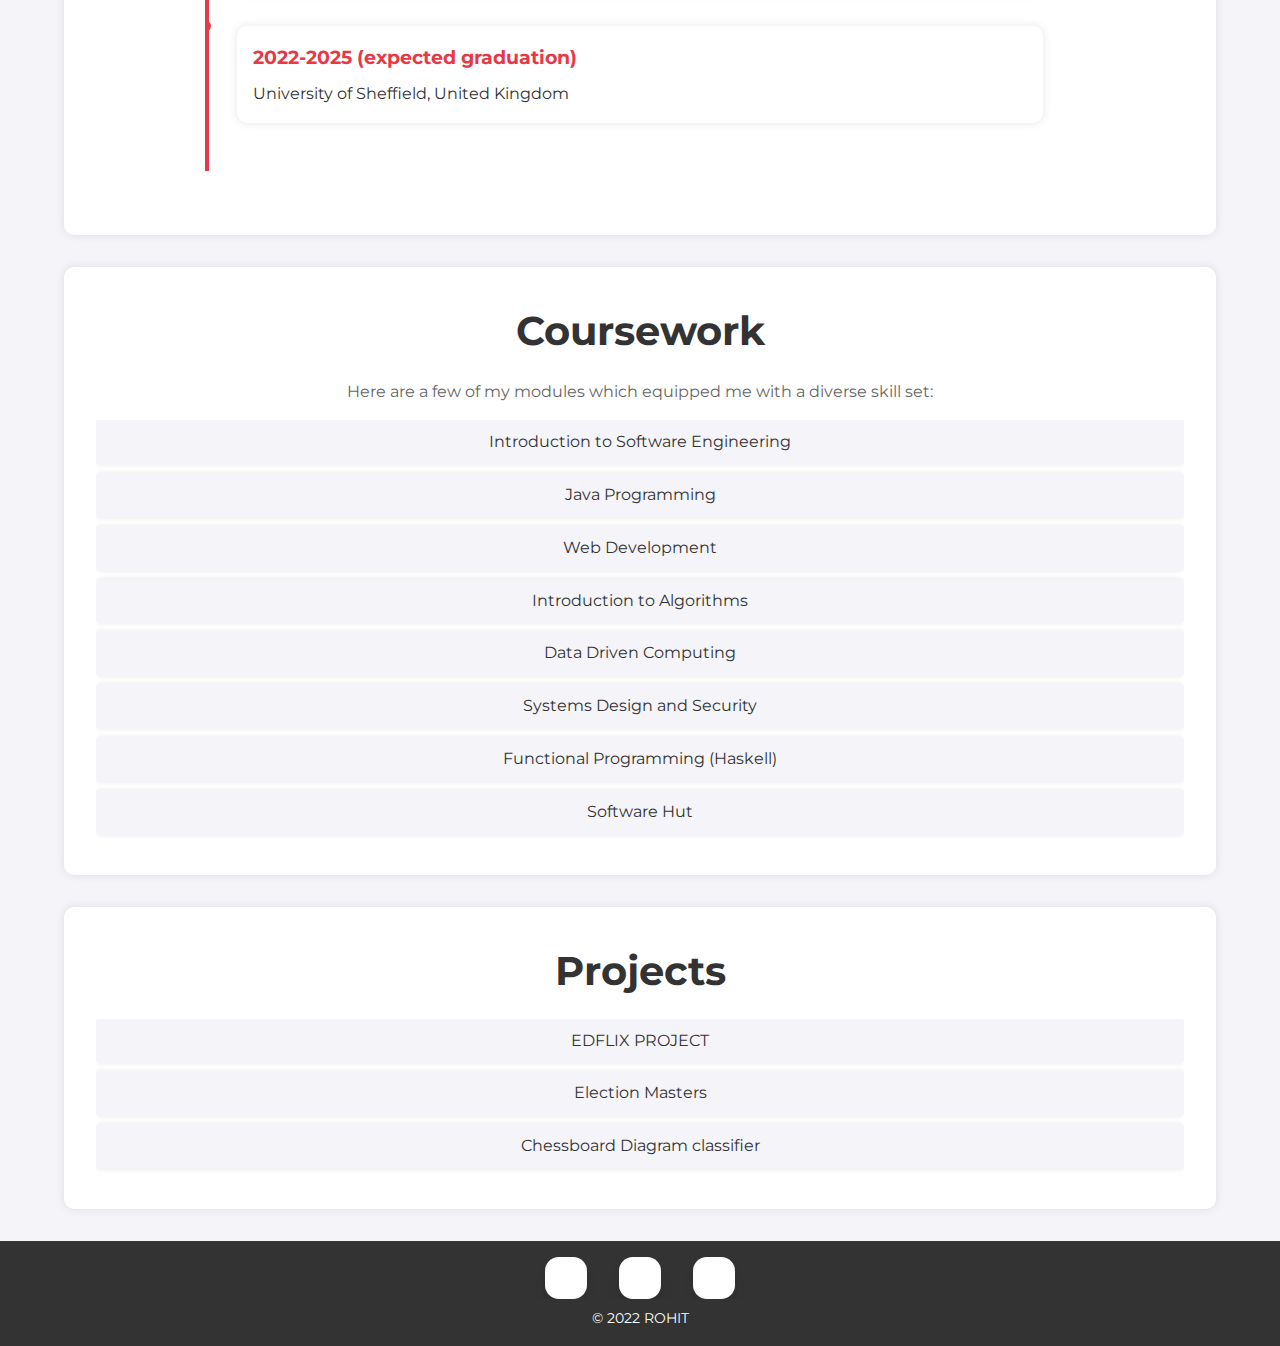
==== commit 34c2803e: "Added resume feature" ====
--- a/index.html
+++ b/index.html
@@ -31,6 +31,7 @@
             <div class="greeting">
                 <h1>ROHIT MENON</h1>
                 <p>Software Engineering Fellow at Headstarter</p>
+                <a href="resume.html" class="btn-resume" target="_blank">View My Resume</a>
             </div>
             <div class="header-image">
                 <img src="images/IMG_7683.jpg" alt="Rohit Menon" class="profile-img">
--- a/CSS/Home.css
+++ b/CSS/Home.css
@@ -127,6 +127,23 @@
 
 .greeting p {
   font-size: 1.2rem;
+}
+
+.greeting .btn-resume {
+  display: inline-block;
+  padding: 0.75rem 1.5rem;
+  margin-top: 1rem;
+  background-color: #333;
+  color: #fff;
+  text-decoration: none;
+  font-size: 1rem;
+  border-radius: 5px;
+  transition: background-color 0.3s, transform 0.3s;
+}
+
+.greeting .btn-resume:hover {
+  background-color: #e63946;
+  transform: scale(1.05);
 }
 
 .header-image {
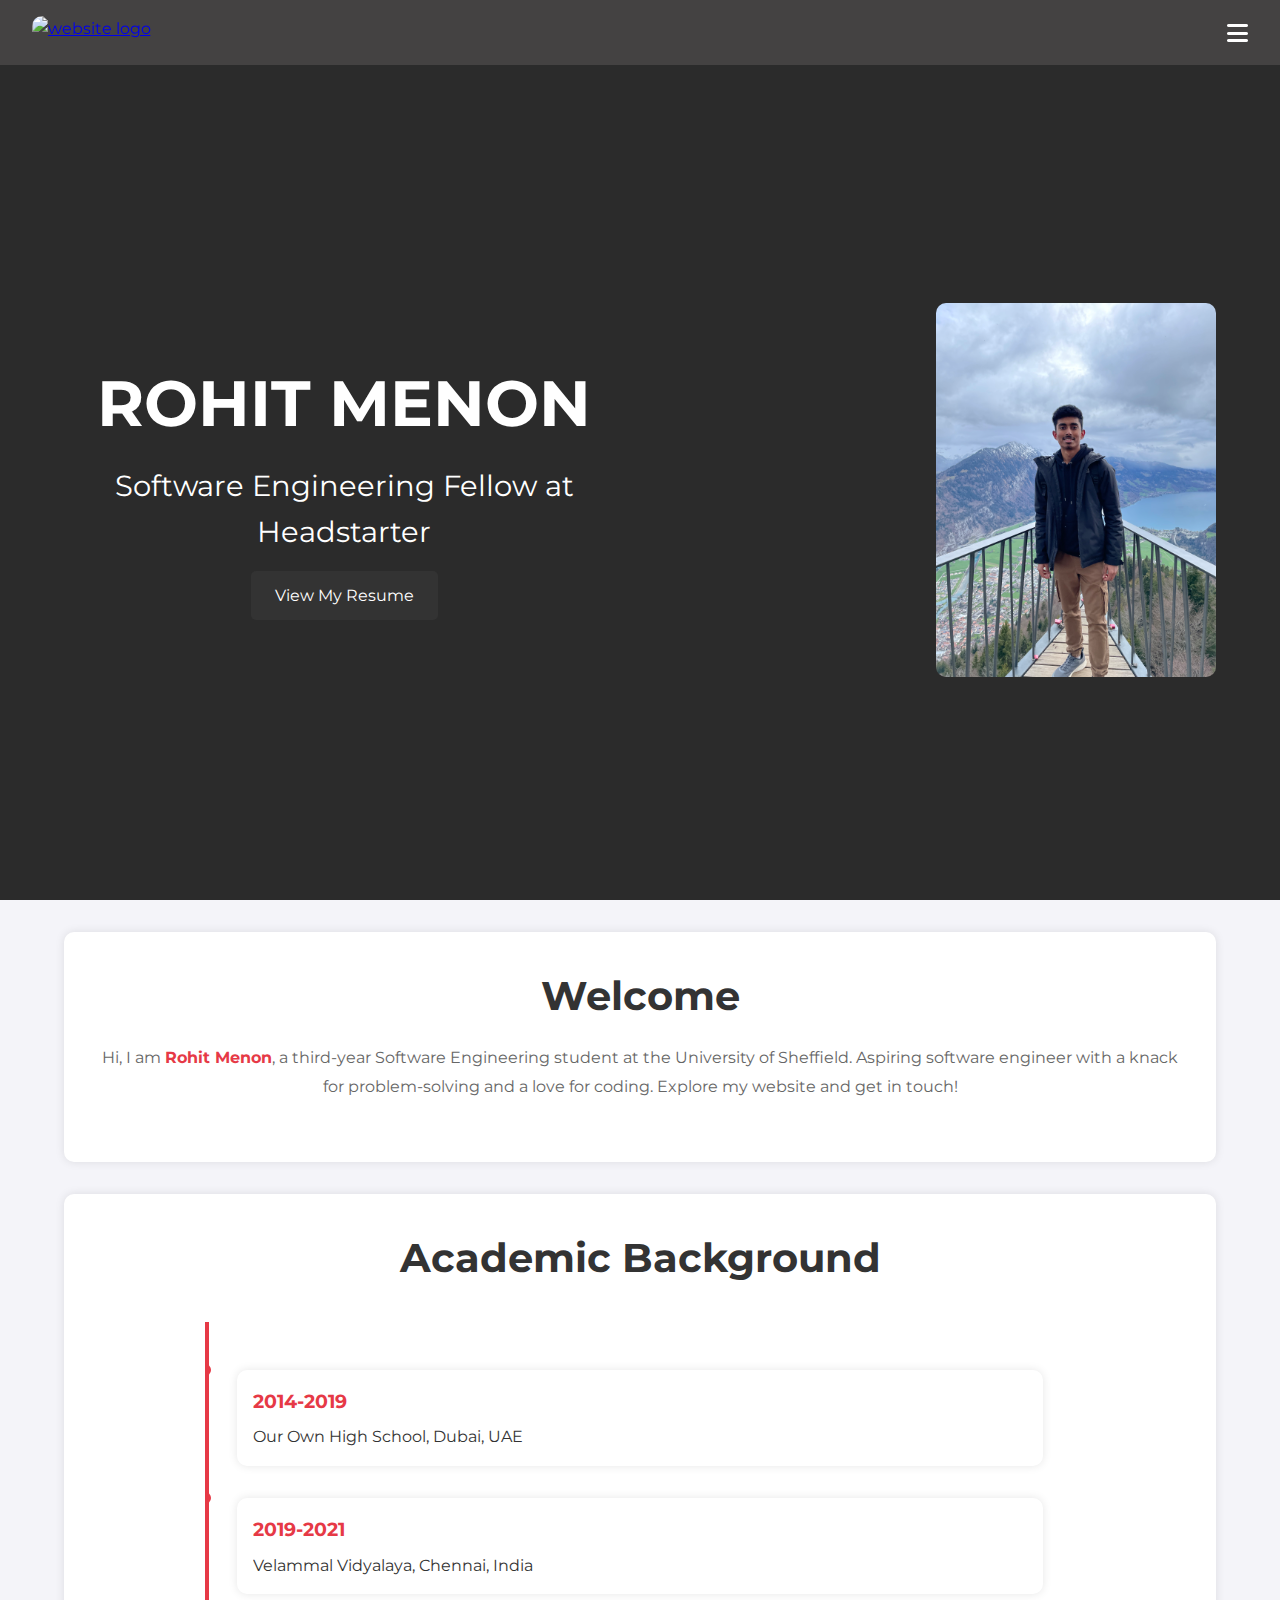
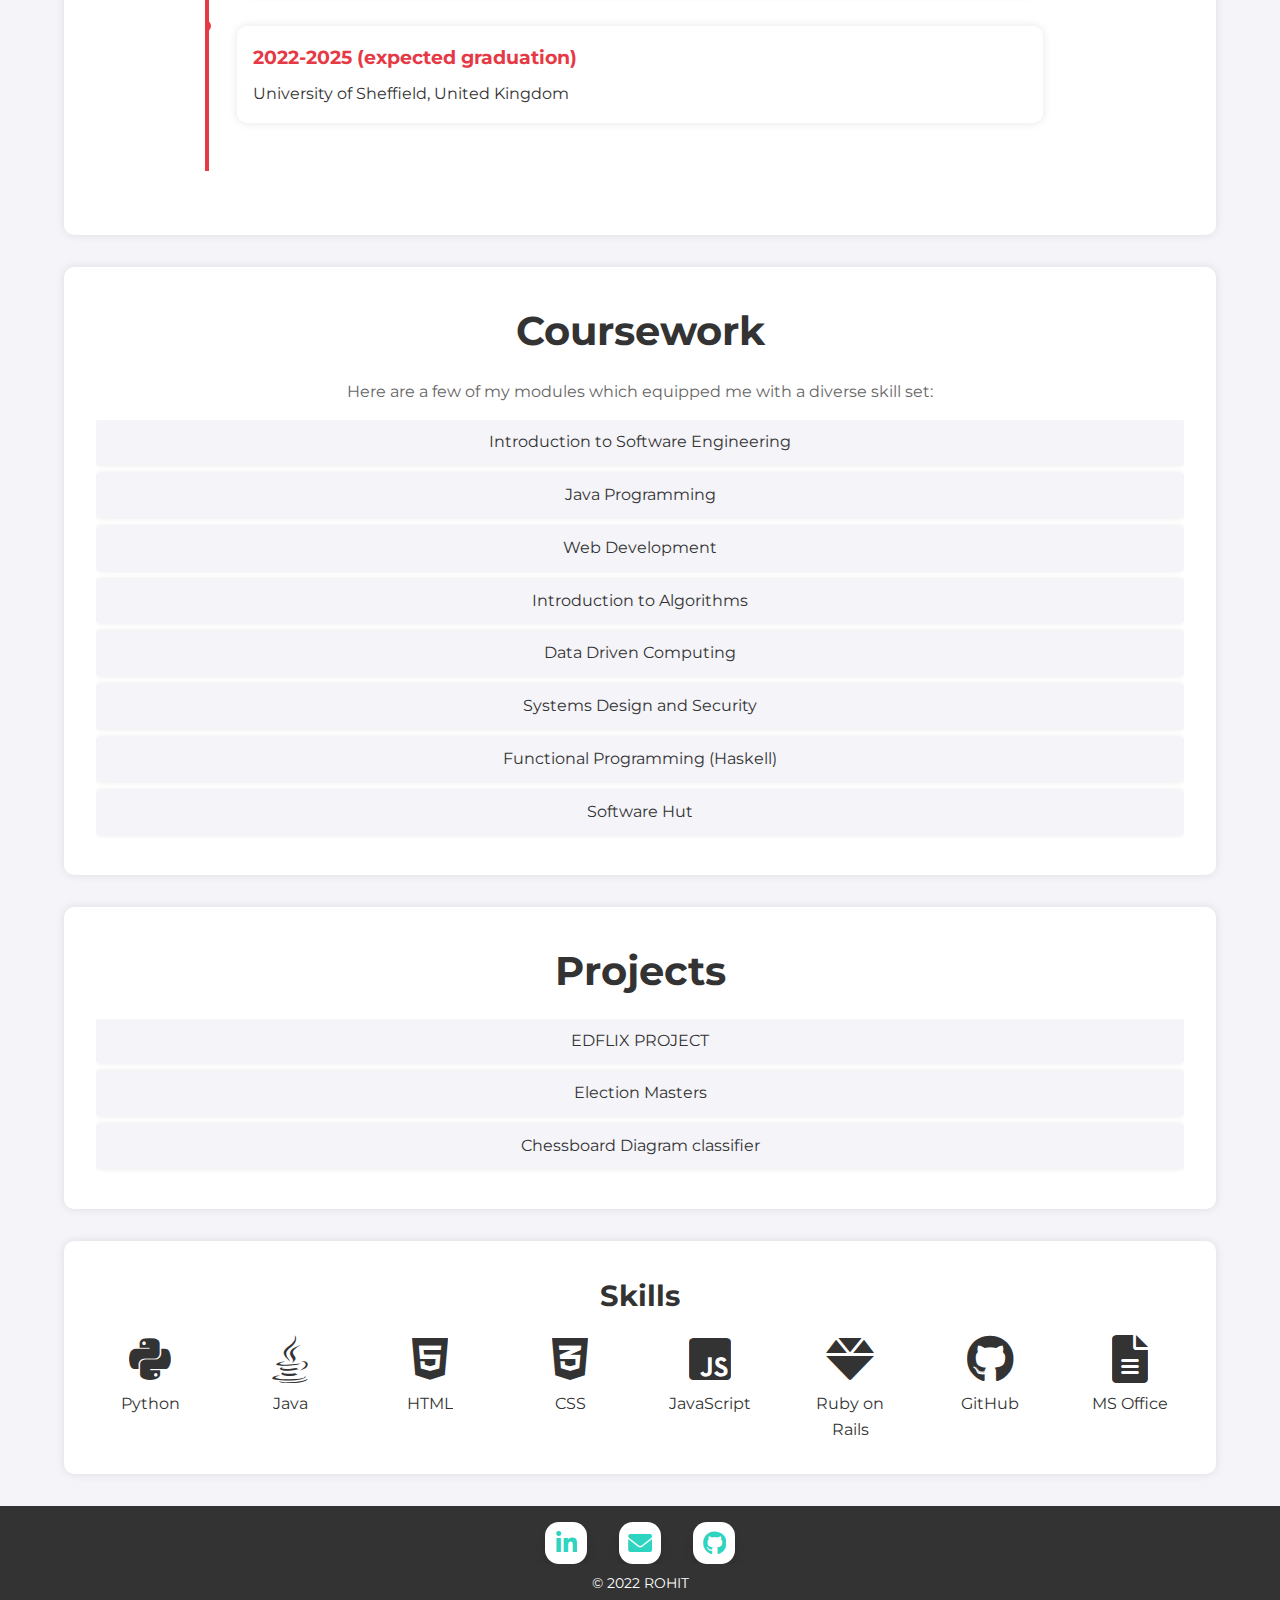
==== commit 6ab0195d: "Added skills section" ====
--- a/index.html
+++ b/index.html
@@ -10,6 +10,7 @@
     <link href="https://fonts.googleapis.com/css2?family=Montserrat:wght@400;700&display=swap" rel="stylesheet">
     <title>Rohit Menon</title>
     <script src="https://kit.fontawesome.com/4e1c14cfd3.js" crossorigin="anonymous"></script>
+    <link rel="stylesheet" href="https://cdnjs.cloudflare.com/ajax/libs/font-awesome/6.0.0-beta3/css/all.min.css">
 </head>
 <body>
     <header class="header">
@@ -22,7 +23,6 @@
                     <li><a href="#academic-background">Academic Background</a></li>
                     <li><a href="#coursework">Coursework</a></li>
                     <li><a href="#projects">Projects</a></li>
-                    <li><a href="#contact">Get in Touch</a></li>
                 </ul>
             </div>
             <i class="fa-solid fa-bars" onclick="openMenu()"></i>
@@ -90,11 +90,48 @@
         </ul>
         <div class="project-description" id="project-description"></div>
     </section>
+    <section class="skills" id="skills">
+        <h4>Skills</h4>
+        <div class="skills-container">
+            <div class="skill">
+                <i class="fab fa-python"></i>
+                <p>Python</p>
+            </div>
+            <div class="skill">
+                <i class="fab fa-java"></i>
+                <p>Java</p>
+            </div>
+            <div class="skill">
+                <i class="fab fa-html5"></i>
+                <p>HTML</p>
+            </div>
+            <div class="skill">
+                <i class="fab fa-css3-alt"></i>
+                <p>CSS</p>
+            </div>
+            <div class="skill">
+                <i class="fab fa-js-square"></i>
+                <p>JavaScript</p>
+            </div>
+            <div class="skill">
+                <i class="fas fa-gem"></i>
+                <p>Ruby on Rails</p>
+            </div>
+            <div class="skill">
+                <i class="fab fa-github"></i>
+                <p>GitHub</p>
+            </div>
+            <div class="skill">
+                <i class="fas fa-file-alt"></i>
+                <p>MS Office</p>
+            </div>
+        </div>
+    </section>
     <footer class="footer">
         <div class="social-icons">
             <a href="https://www.linkedin.com/in/rohit-menon-376216228" class = "icon" target="_blank"><i class="fa-brands fa-linkedin-in"></i></a>
-            <a href="mailto:rohitrm13@gmail.com" class = "icon"><i class="fas fa-envelope"></i></a>
-            <a href="#" class="icon"><i class="fa-brands fa-github"></i></a>
+            <a href="mailto:rmenon2003@gmail.com" class = "icon"><i class="fas fa-envelope"></i></a>
+            <a href="https://github.com/rohitrm13" class="icon"><i class="fa-brands fa-github"></i></a>
         </div>
         <p class="copyright">&#169; 2022 ROHIT</p>
     </footer>
--- a/CSS/Home.css
+++ b/CSS/Home.css
@@ -168,7 +168,7 @@
   border-radius: 10px;
 }
 
-.intro h4, .academic-background h4, .coursework h4, .projects h4, .contact h4 {
+.intro h4, .academic-background h4, .coursework h4, .projects h4, .skills h4 {
   font-size: 1.8rem;
   margin-bottom: 1rem;
   color: #333;
@@ -307,6 +307,41 @@
   opacity: 1;
 }
 
+.skills {
+  width: 90%;
+  margin: 2rem auto;
+  text-align: center;
+  background: #fff;
+  padding: 2rem;
+  box-shadow: 0 0 10px rgba(0, 0, 0, 0.1);
+  border-radius: 10px;
+}
+
+.skills-container {
+  display: flex;
+  flex-wrap: wrap;
+  justify-content: space-around;
+  gap: 2rem;
+}
+
+.skill {
+  display: flex;
+  flex-direction: column;
+  align-items: center;
+  width: 100px;
+}
+
+.skill i {
+  font-size: 3rem;
+  margin-bottom: 0.5rem;
+}
+
+.skill p {
+  margin: 0;
+  font-size: 1rem;
+}
+
+
 .footer .social-icons {
   display: flex;
   justify-content: center;
